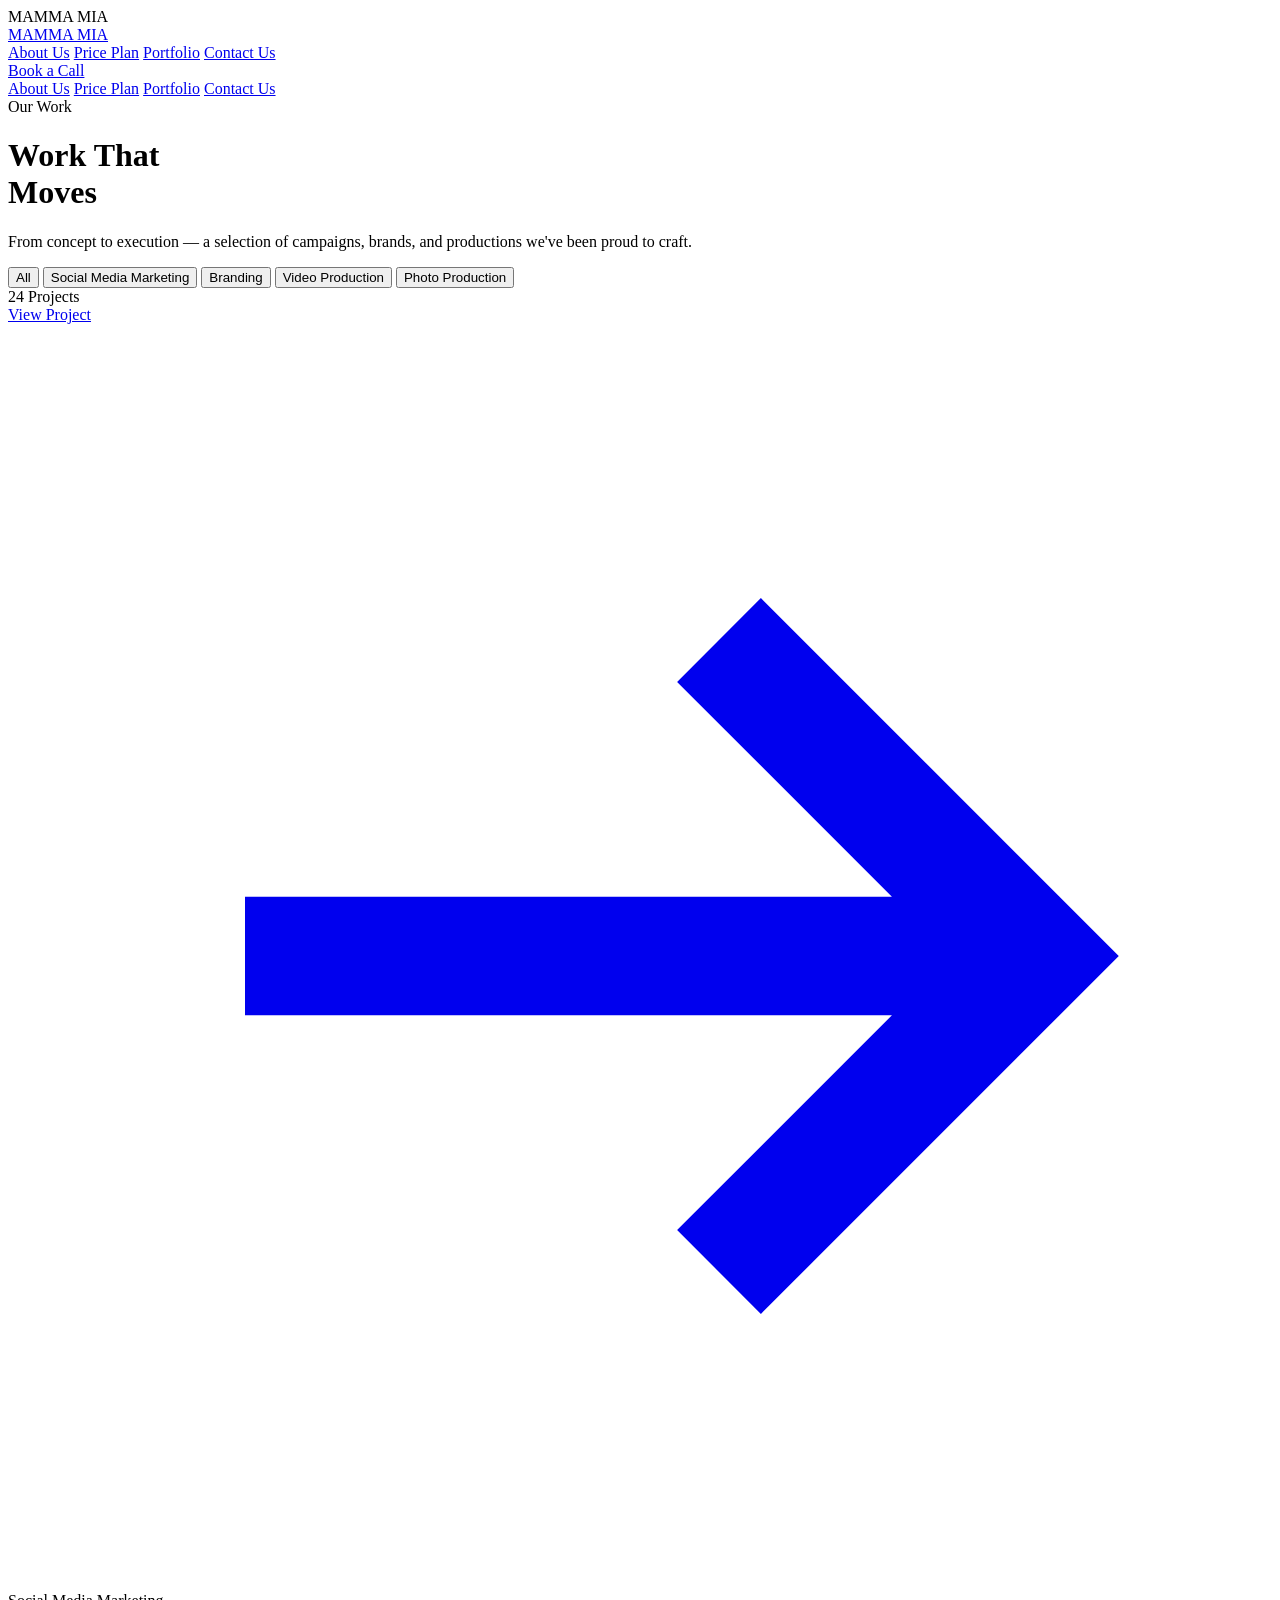
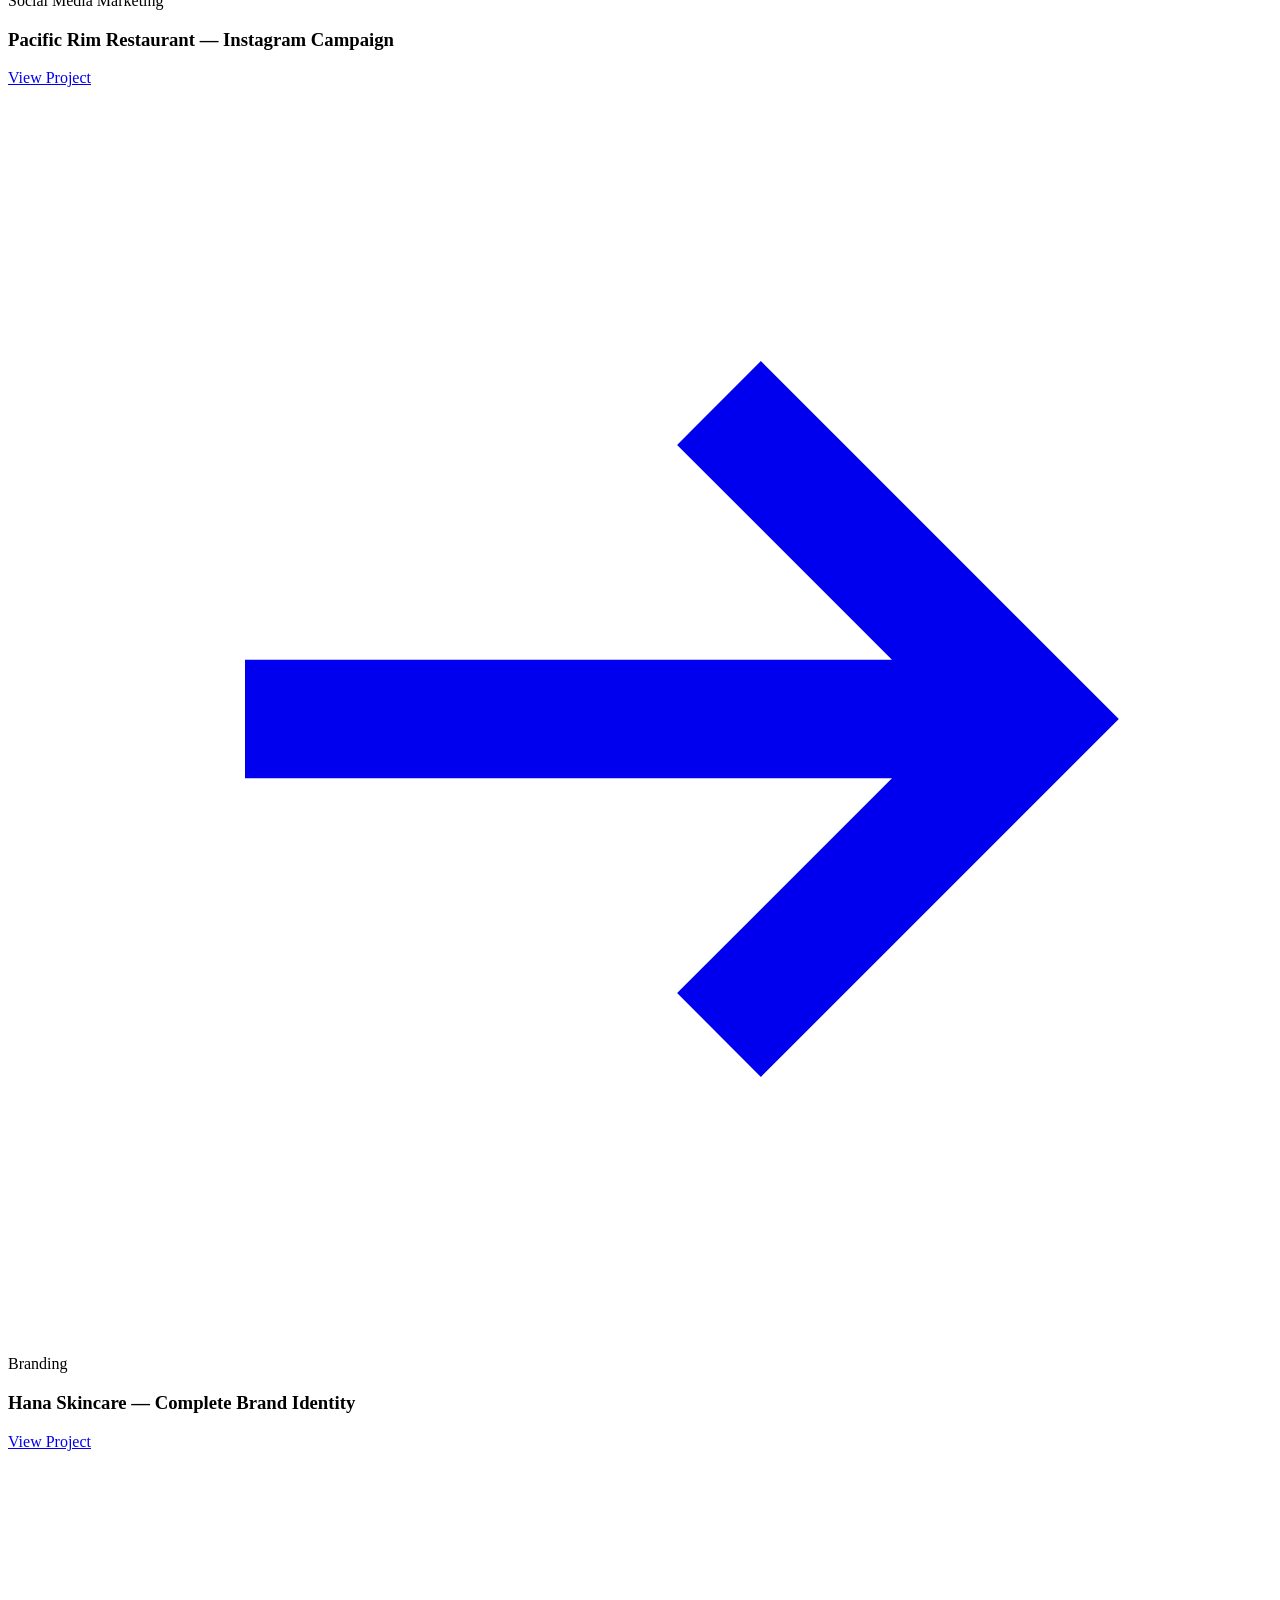
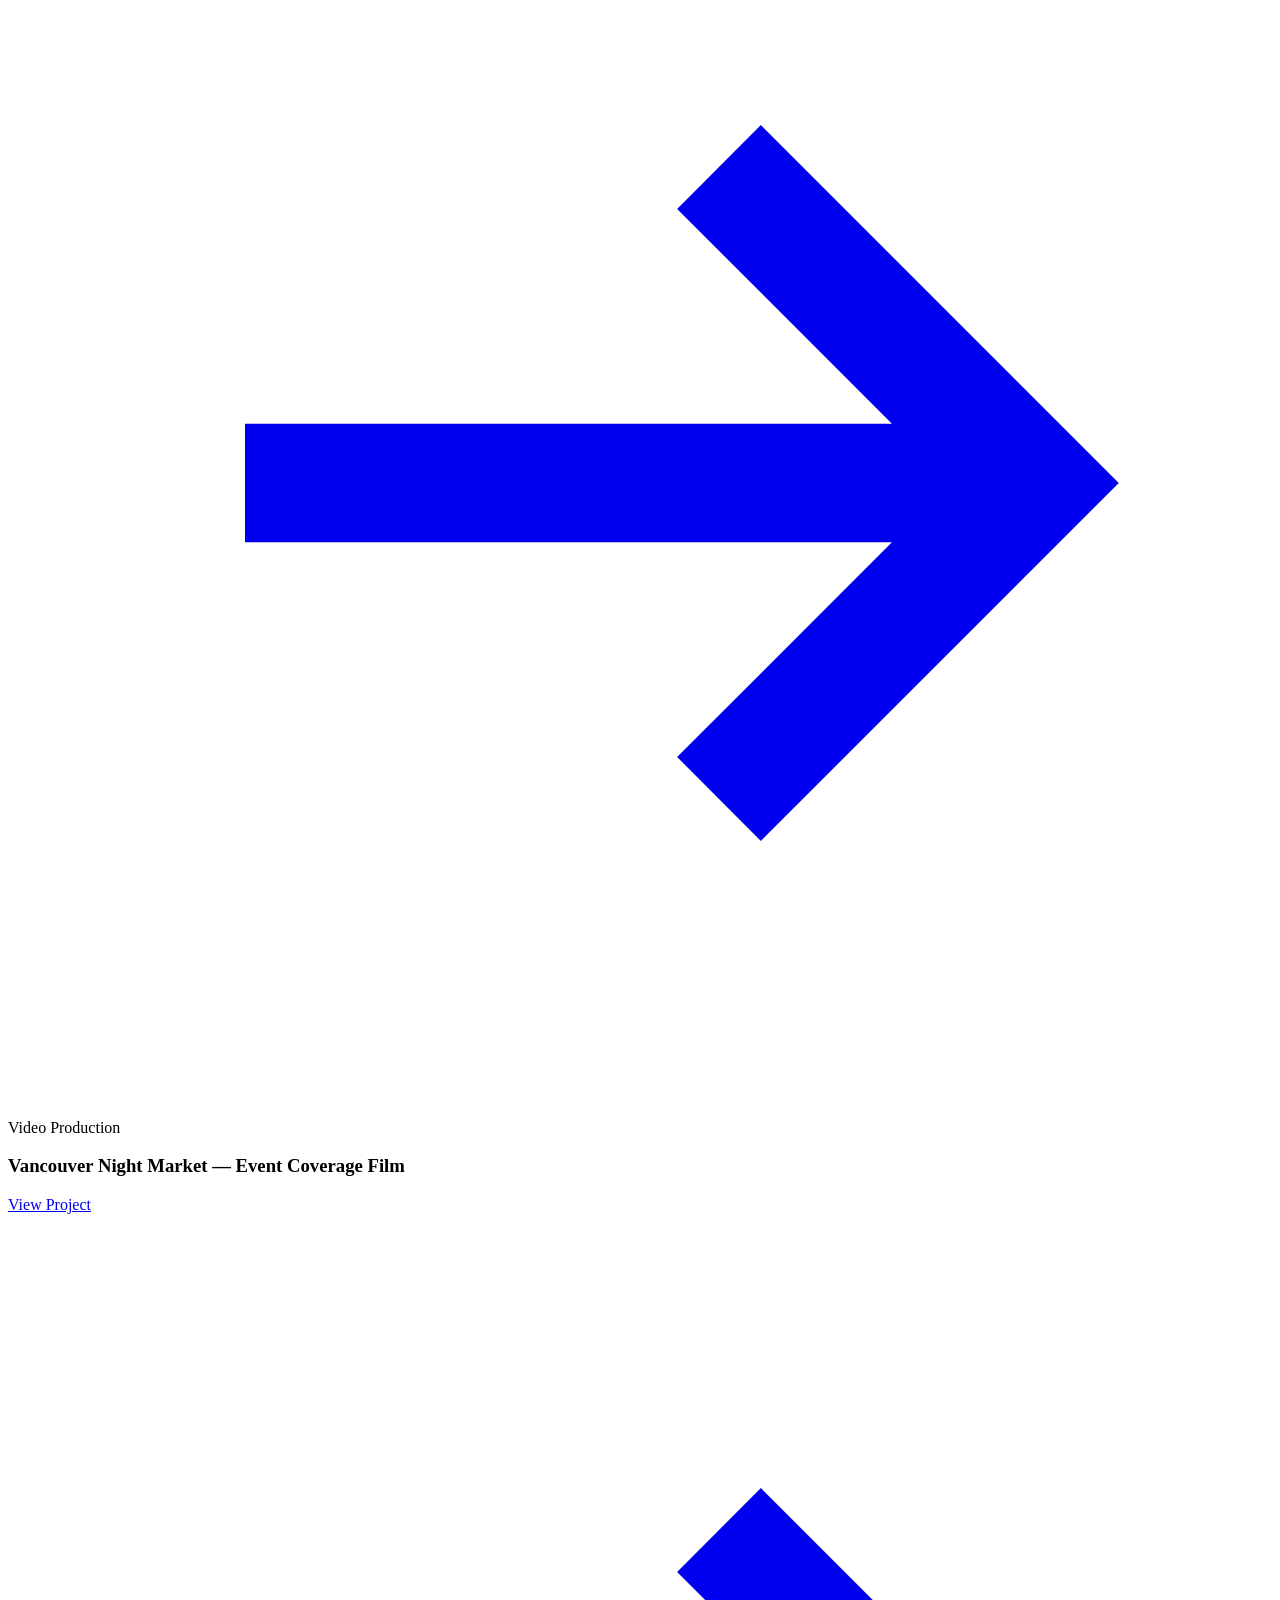
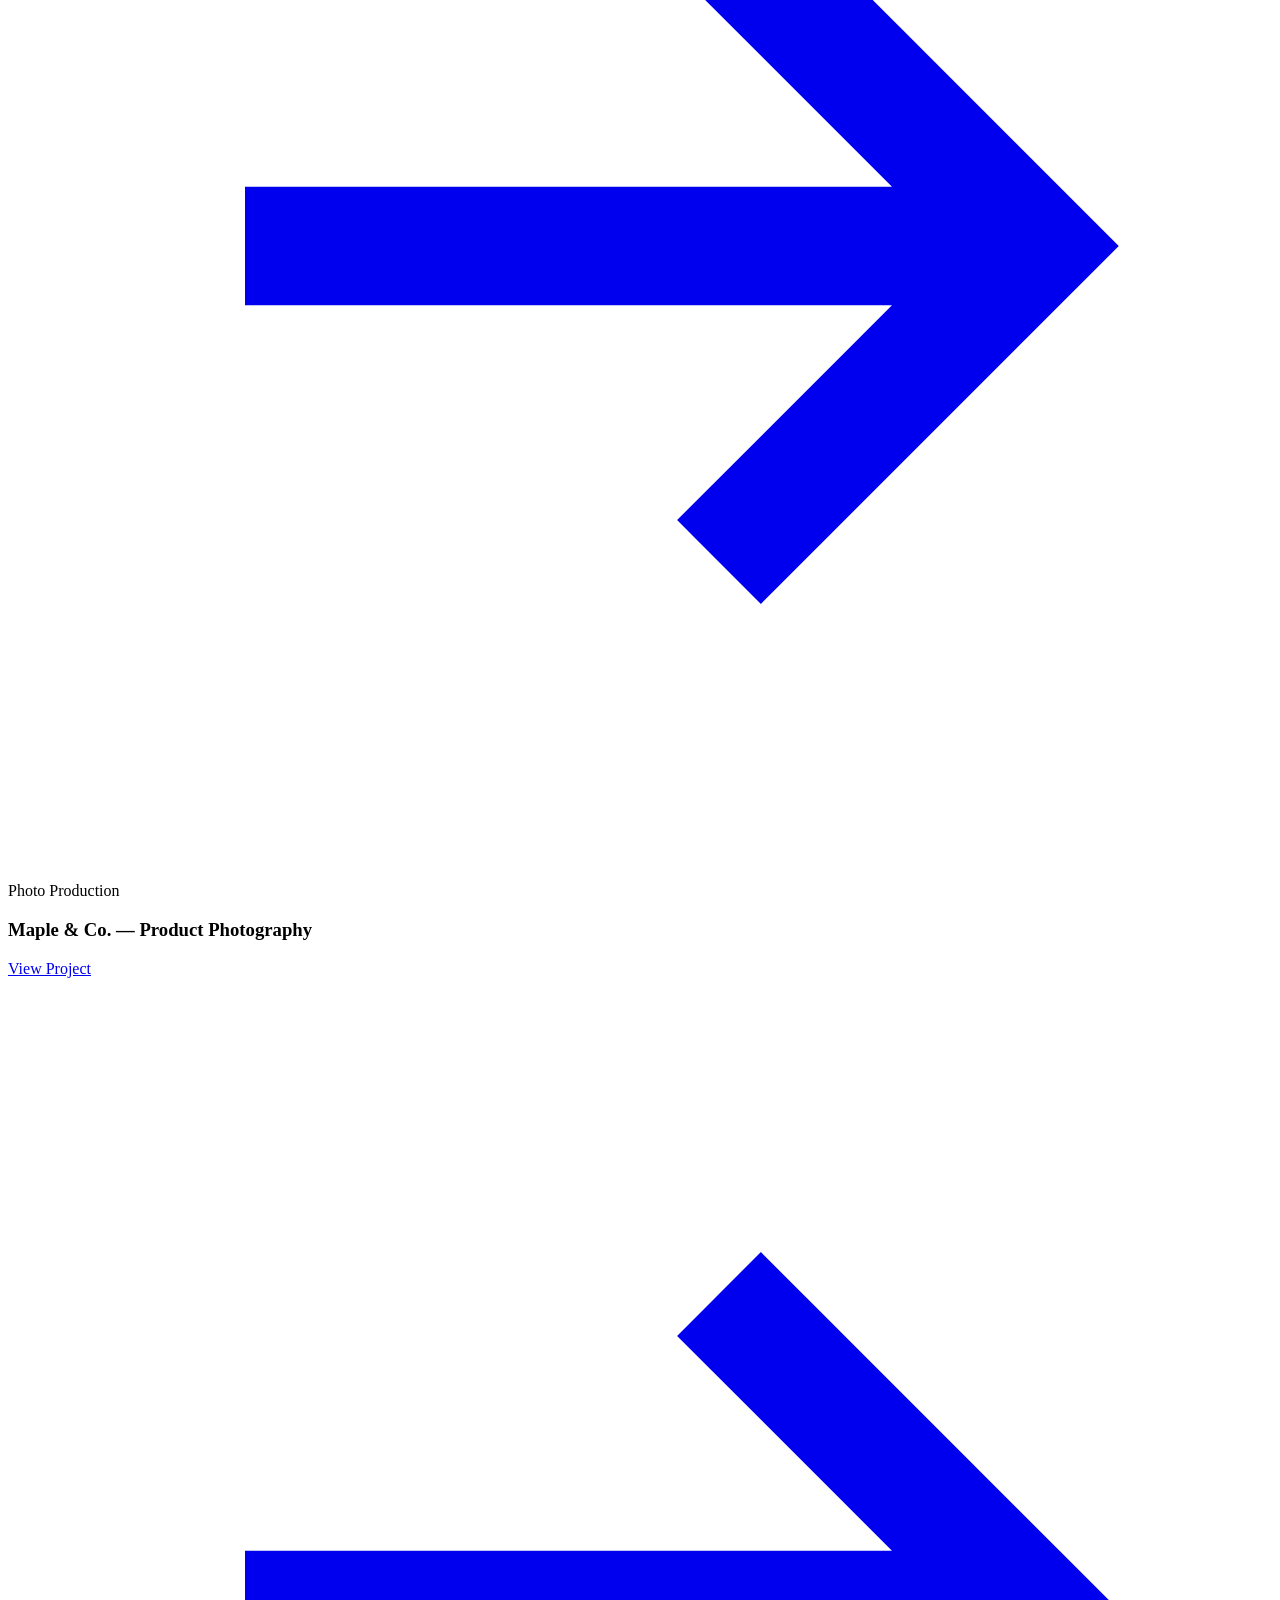
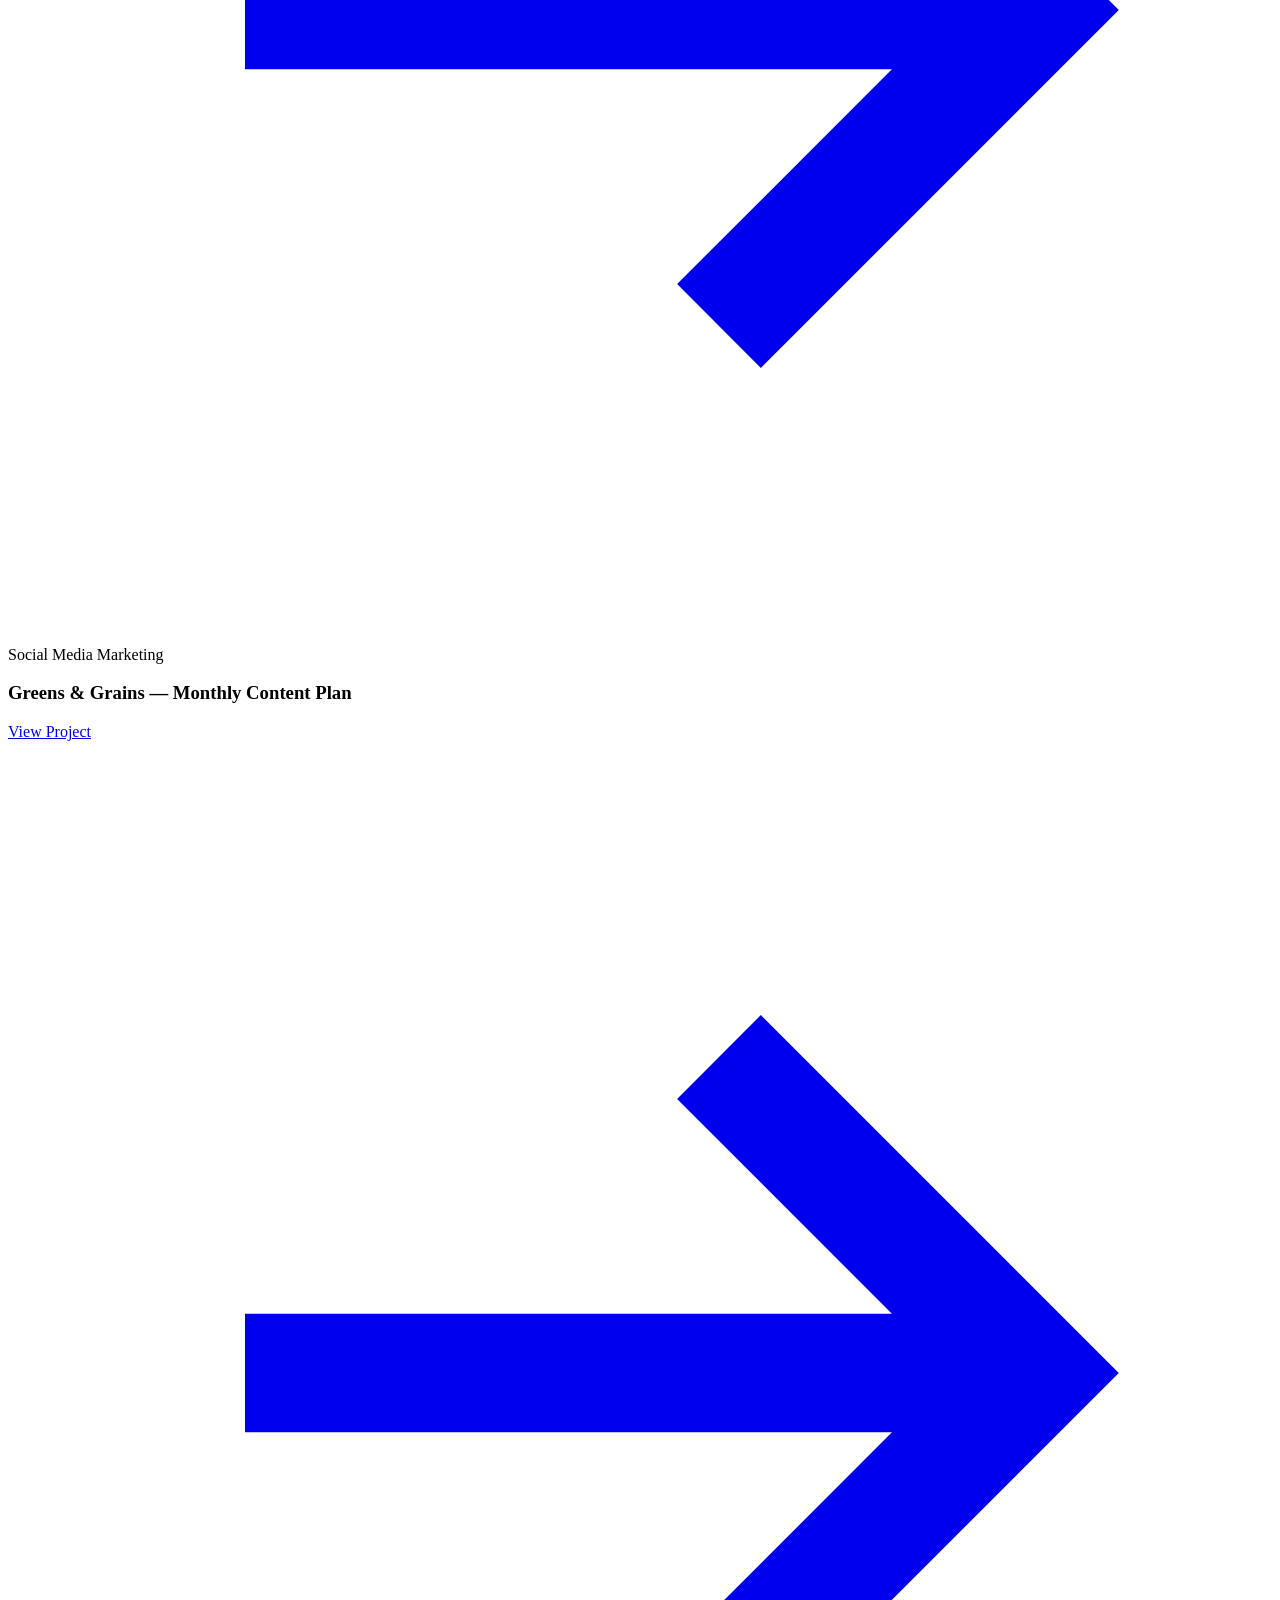
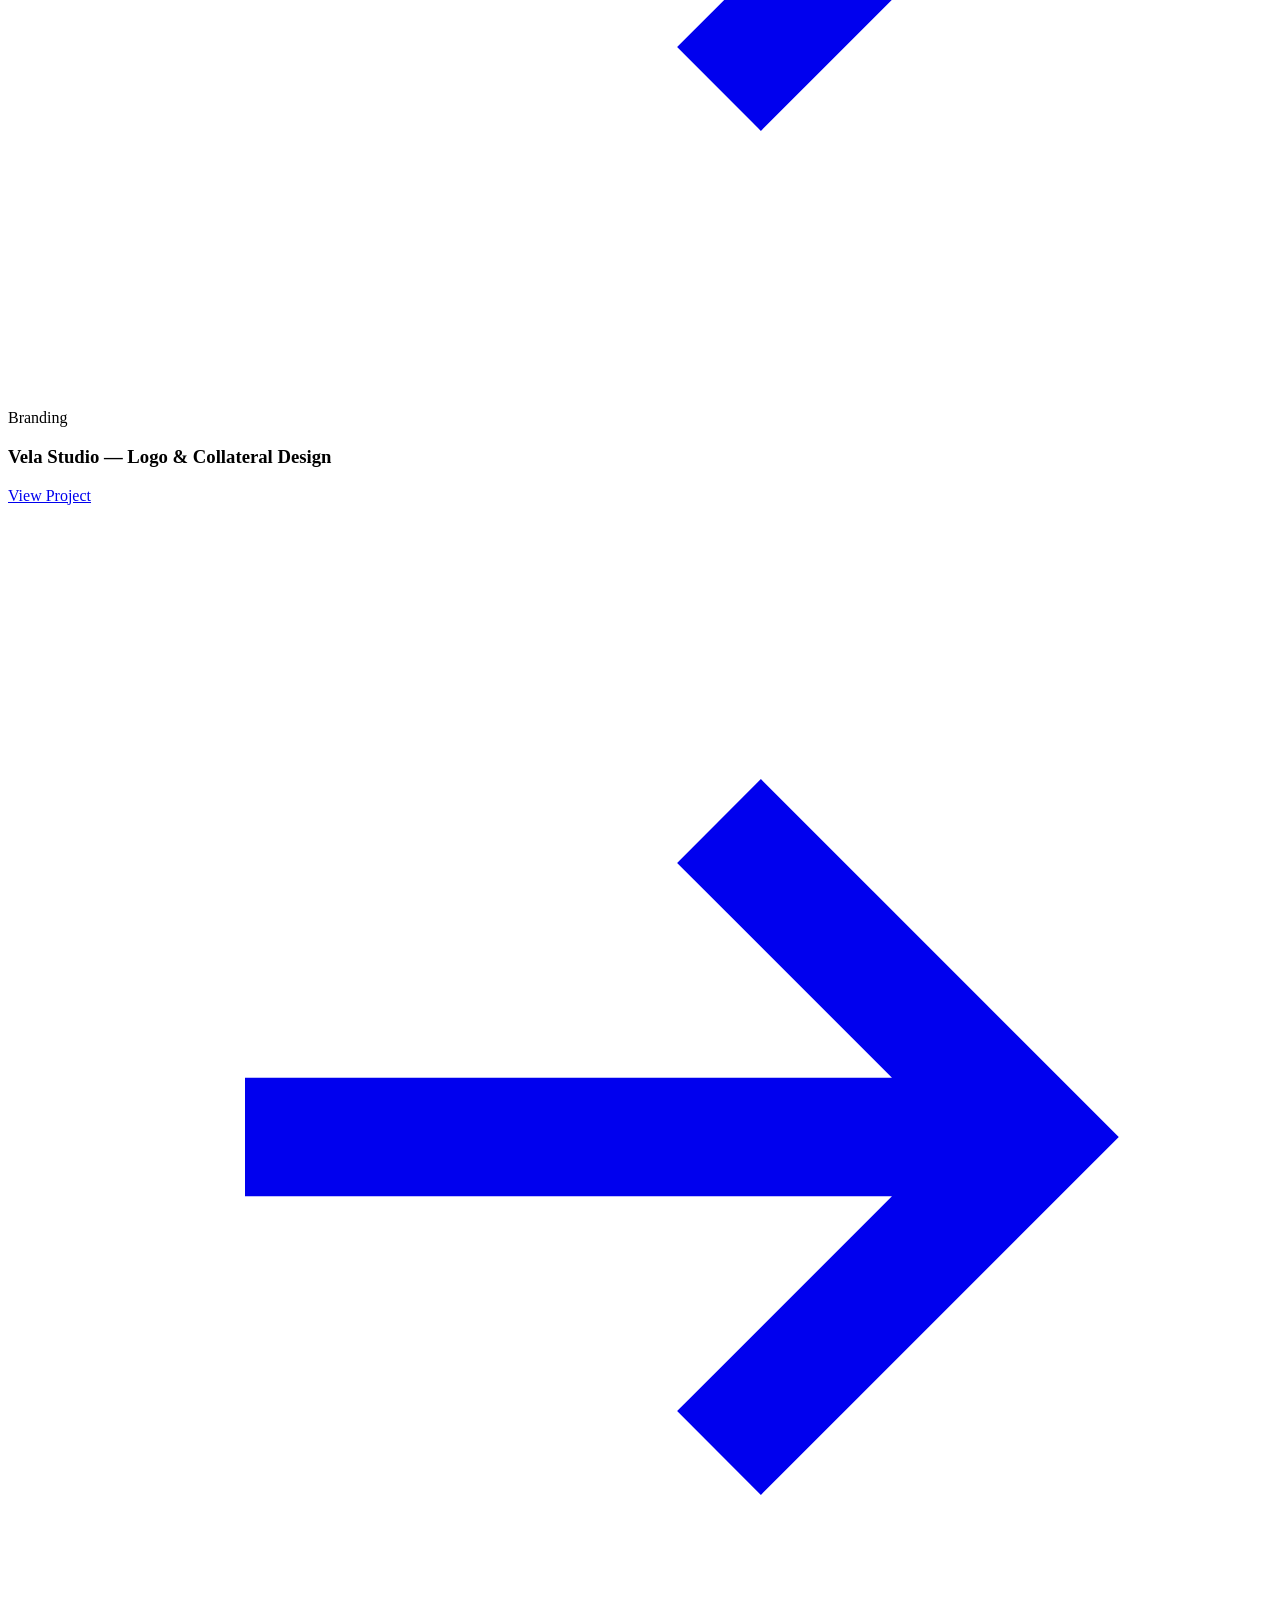
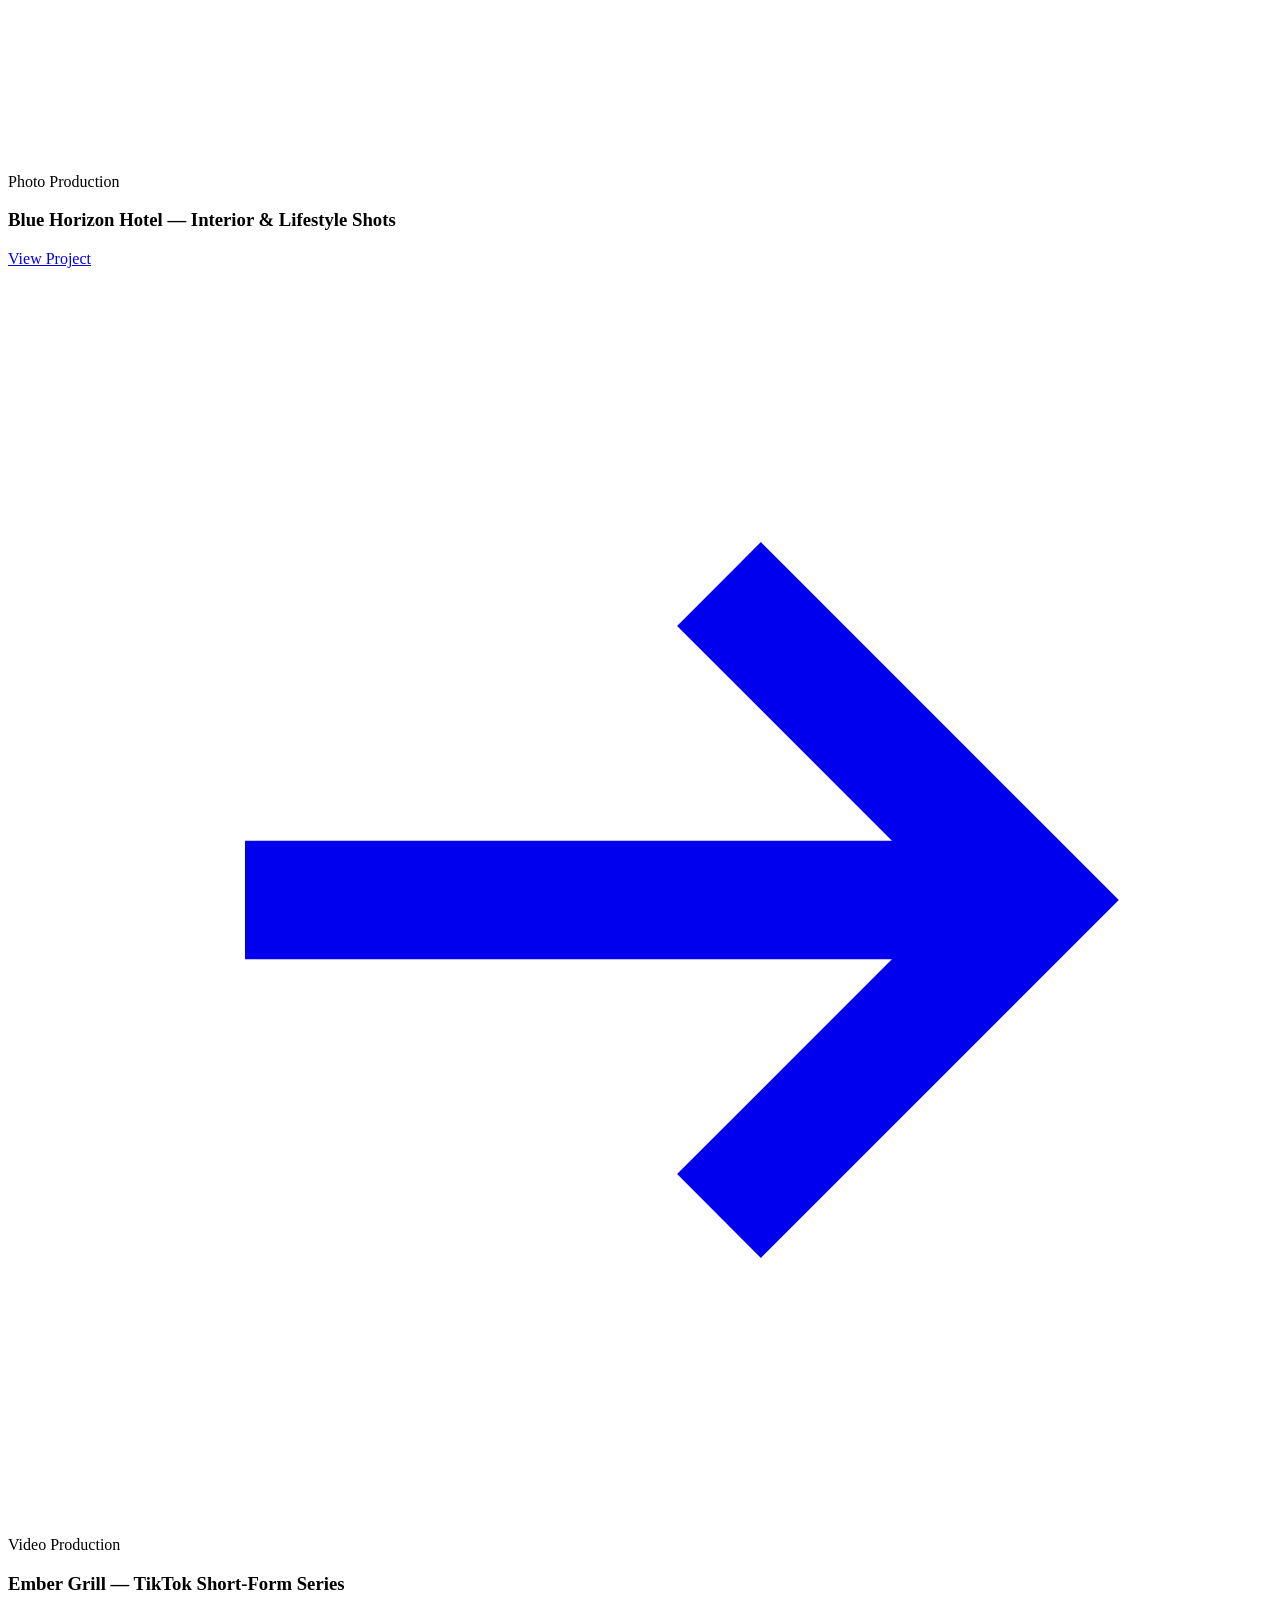
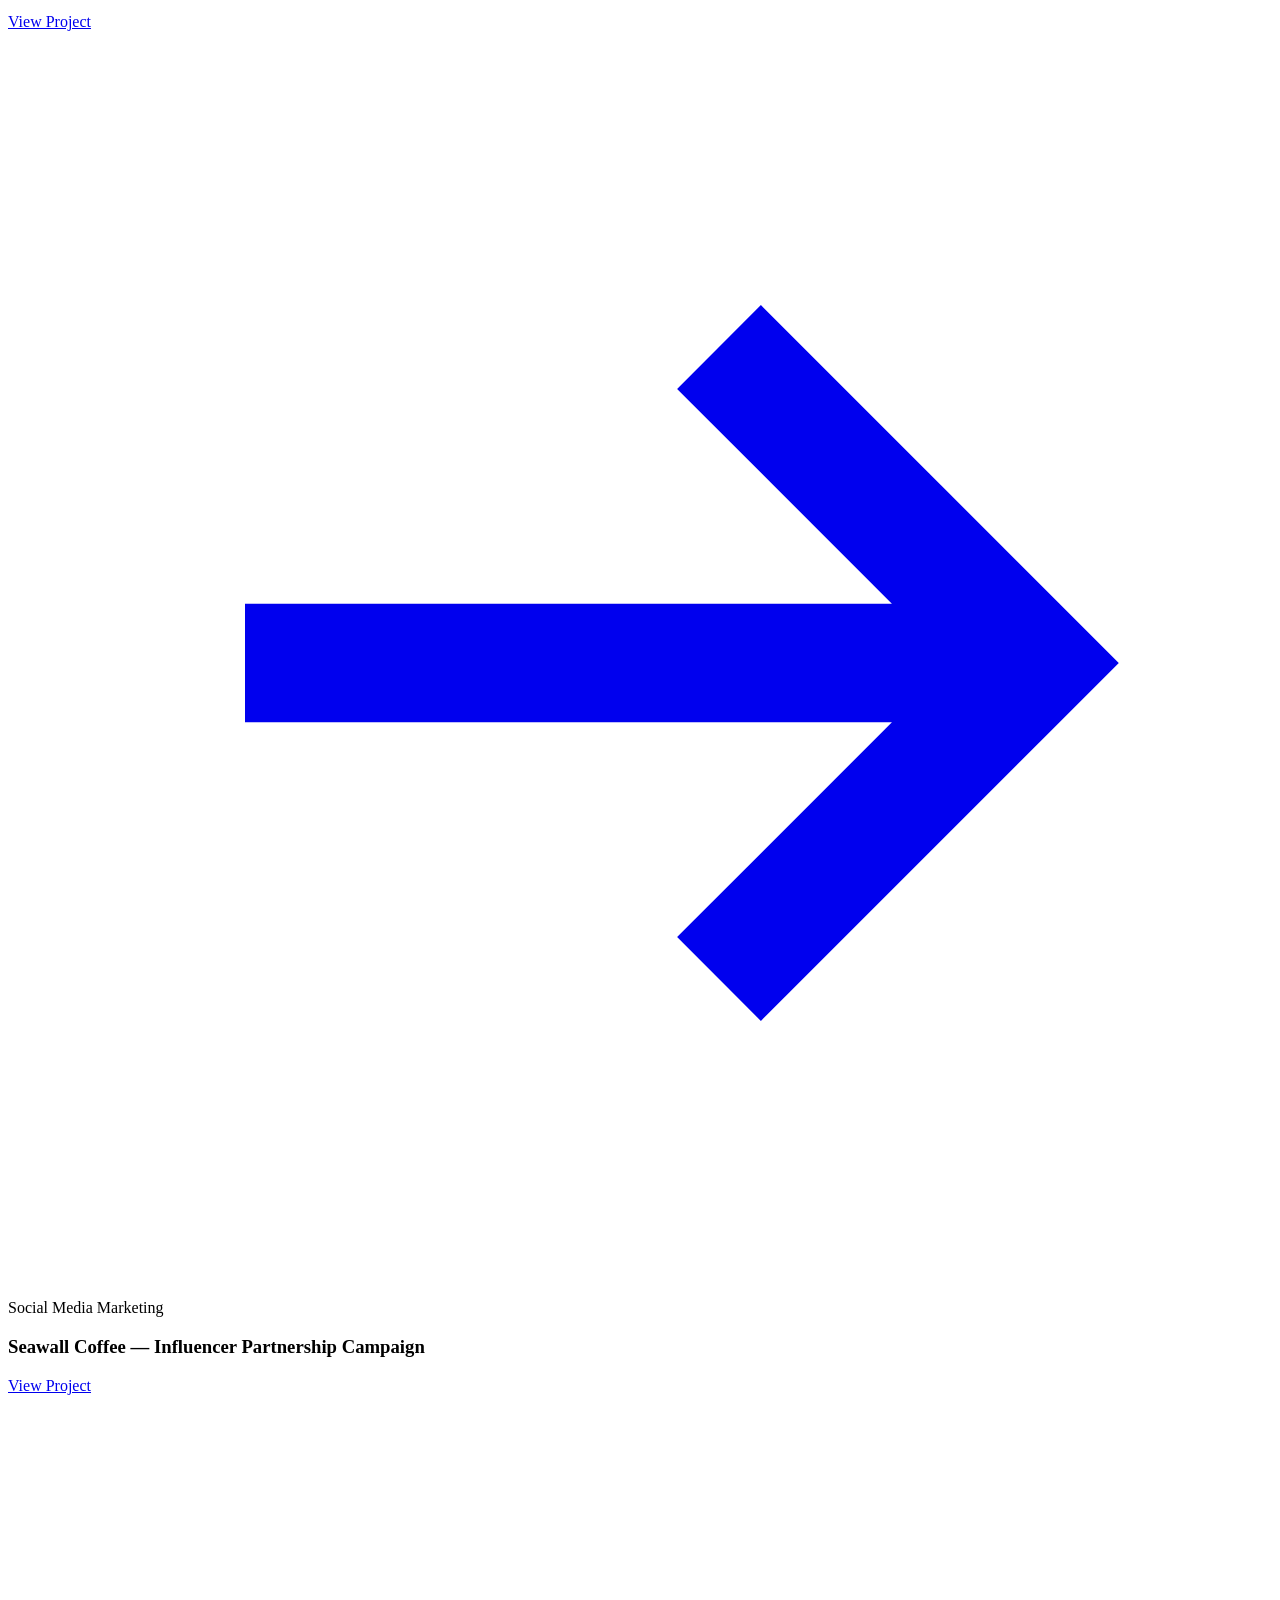
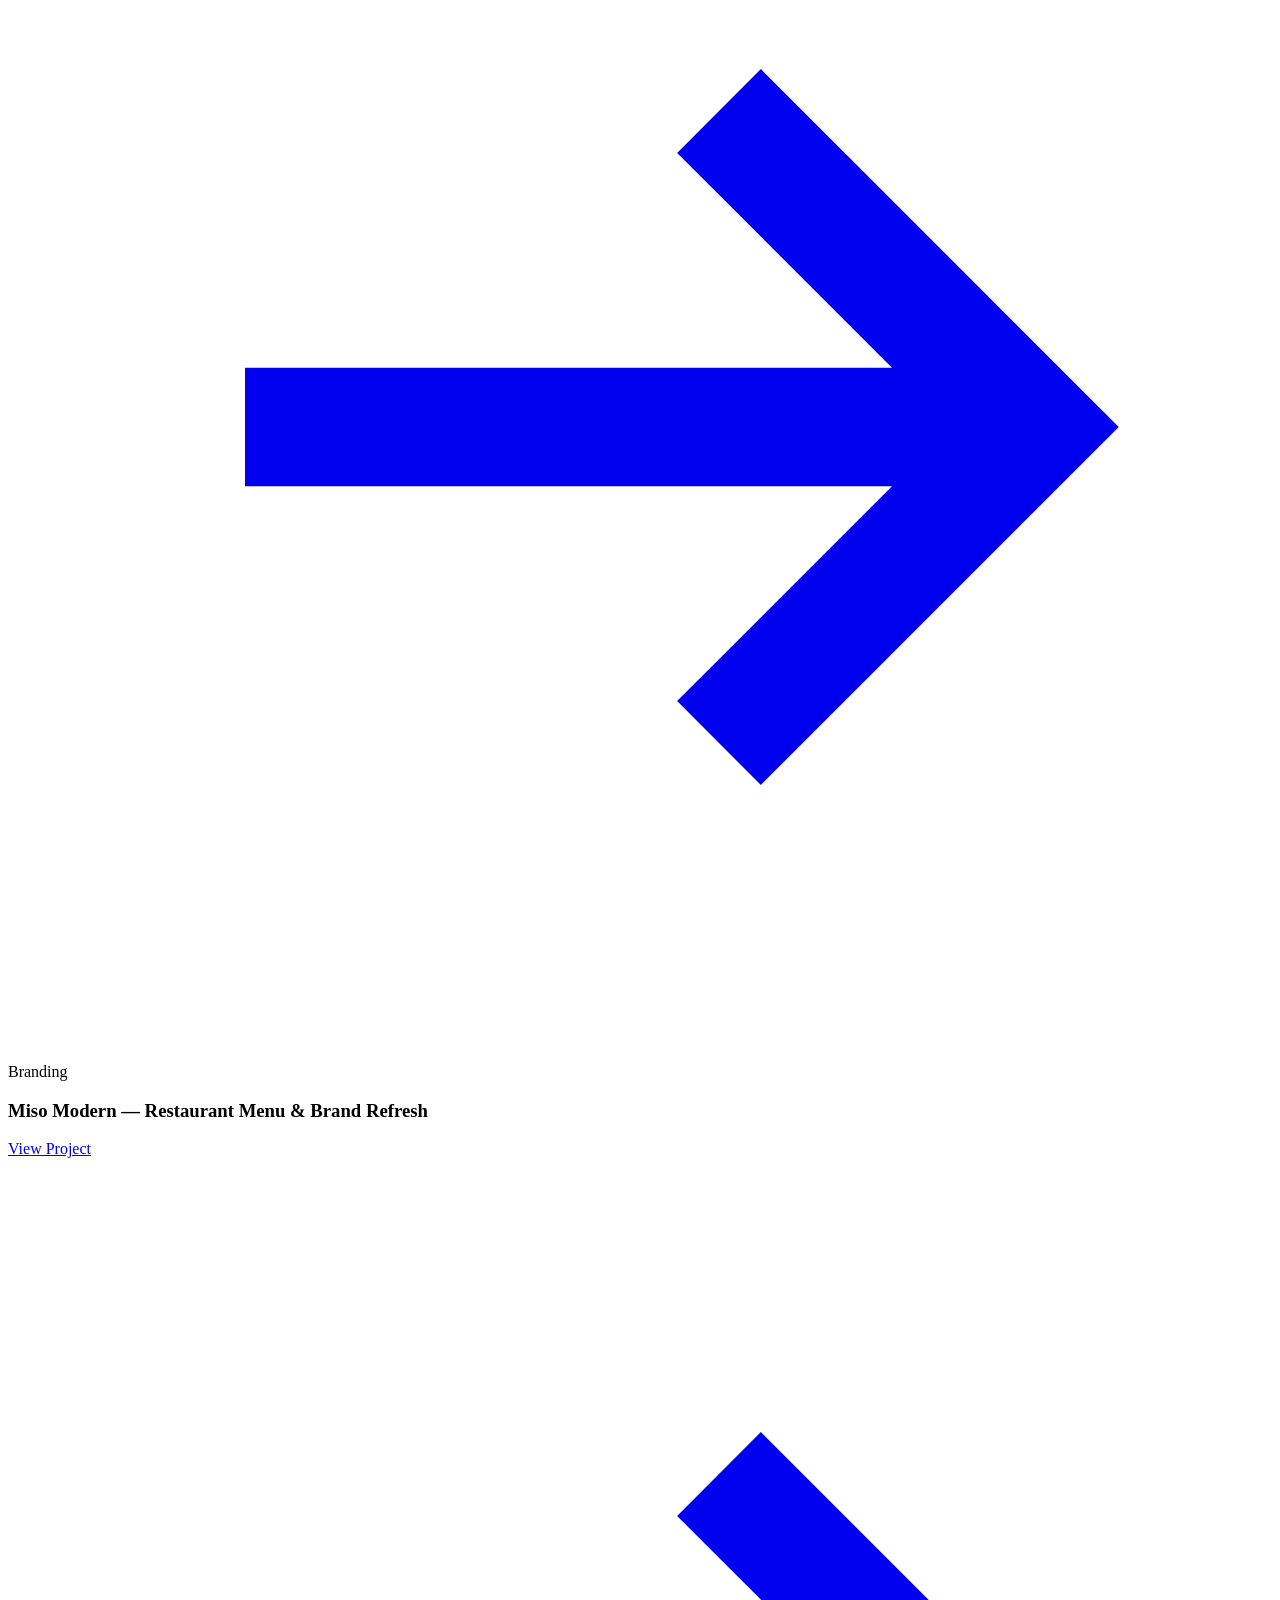
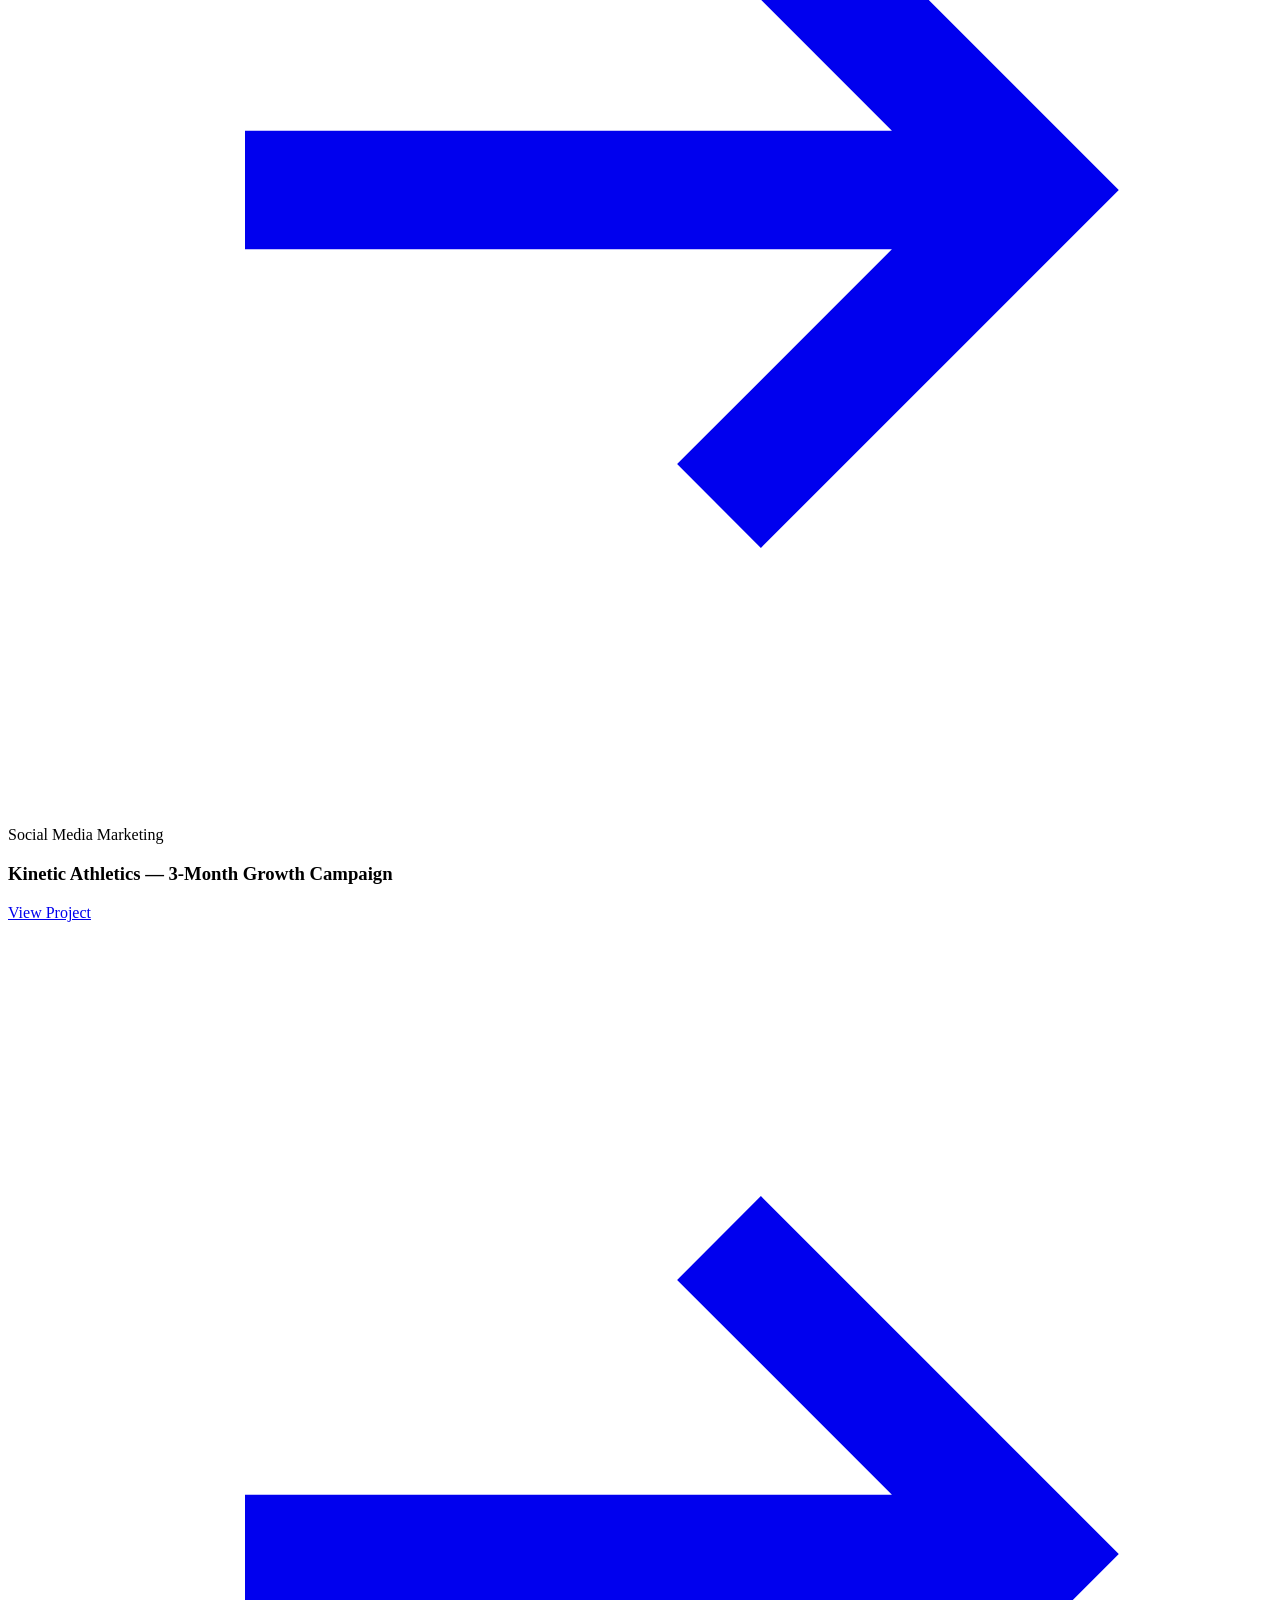
==== portfolio.html @ 8f11d922 "Add files via upload" ====
<!DOCTYPE html>
<html lang="en">
<head>
  <meta charset="UTF-8" />
  <meta name="viewport" content="width=device-width, initial-scale=1.0" />
  <title>Portfolio — MAMMA MIA Marketing Agency</title>
  <meta name="description" content="Explore MAMMA MIA's portfolio of Social Media Marketing, Branding, Video Production, and Photo Production work." />
  <link rel="preconnect" href="https://fonts.googleapis.com" />
  <link rel="preconnect" href="https://fonts.gstatic.com" crossorigin />
  <link href="https://fonts.googleapis.com/css2?family=Bebas+Neue&family=Inter:wght@300;400;500;600;700&display=swap" rel="stylesheet" />
  <link rel="stylesheet" href="css/style.css" />
  <link rel="stylesheet" href="css/portfolio.css" />
</head>
<body>

  <!-- Page Transition Curtain -->
  <div class="page-curtain" id="pageCurtain"></div>

  <!-- Page Loader -->
  <div class="page-loader" id="pageLoader">
    <div class="loader-logo">
      <span style="animation-delay:0.05s">M</span><span style="animation-delay:0.1s">A</span><span style="animation-delay:0.15s">M</span><span style="animation-delay:0.2s">M</span><span style="animation-delay:0.25s">A</span>&nbsp;<span style="animation-delay:0.35s">M</span><span style="animation-delay:0.4s">I</span><span style="animation-delay:0.45s">A</span>
    </div>
  </div>

  <!-- Custom Cursor -->
  <div class="cursor" id="cursor"></div>
  <div class="cursor-ring" id="cursorRing"></div>

  <!-- Progress Bar -->
  <div class="progress-bar" id="progressBar"></div>

  <!-- Navigation -->
  <nav class="nav" id="mainNav">
    <div class="nav__inner">
      <a href="index.html" class="nav__logo">
        <span class="nav__logo-text" style="color:var(--color-black)">MAMMA MIA</span>
      </a>
      <div class="nav__links">
        <a href="index.html" class="nav__link">About Us</a>
        <a href="price-plan.html" class="nav__link">Price Plan</a>
        <a href="portfolio.html" class="nav__link active">Portfolio</a>
        <a href="contact.html" class="nav__link">Contact Us</a>
      </div>
      <a href="contact.html" class="nav__cta btn btn-outline"><span>Book a Call</span></a>
      <div class="nav__hamburger" id="hamburger">
        <span></span><span></span><span></span>
      </div>
    </div>
  </nav>

  <!-- Mobile Menu -->
  <div class="nav__mobile-menu" id="mobileMenu">
    <a href="index.html" class="nav__mobile-link">About Us</a>
    <a href="price-plan.html" class="nav__mobile-link">Price Plan</a>
    <a href="portfolio.html" class="nav__mobile-link">Portfolio</a>
    <a href="contact.html" class="nav__mobile-link">Contact Us</a>
  </div>

  <!-- ======== PAGE HERO ======== -->
  <header class="page-hero port-hero">
    <div class="container">
      <div class="page-hero__eyebrow reveal">
        <span class="t-label">Our Work</span>
      </div>
      <h1 class="page-hero__title t-display reveal reveal-delay-1">
        Work That<br /><span style="color:var(--color-accent)">Moves</span>
      </h1>
      <p class="page-hero__sub t-body reveal reveal-delay-2">
        From concept to execution — a selection of campaigns, brands, and productions we've been proud to craft.
      </p>
    </div>
  </header>

  <!-- ======== FILTER BAR ======== -->
  <div class="filter-bar" id="filterBar">
    <div class="container">
      <div class="filter-bar__inner">
        <button class="filter-btn active" data-filter="all">All</button>
        <button class="filter-btn" data-filter="social">Social Media Marketing</button>
        <button class="filter-btn" data-filter="branding">Branding</button>
        <button class="filter-btn" data-filter="video">Video Production</button>
        <button class="filter-btn" data-filter="photo">Photo Production</button>
      </div>
      <div class="filter-bar__count">
        <span id="portfolioCount">24</span> <span class="t-label">Projects</span>
      </div>
    </div>
  </div>

  <!-- ======== PORTFOLIO GRID ======== -->
  <main class="section portfolio-section">
    <div class="container">
      <div class="portfolio-grid" id="portfolioGrid">

        <!-- Social Media Marketing items -->
        <article class="port-card" data-category="social">
          <div class="port-card__thumb">
            <div class="port-card__img" style="background: linear-gradient(135deg, #0d1b4b 0%, #2a3bff 100%)">
              <div class="port-card__pattern port-card__pattern--1"></div>
            </div>
            <div class="port-card__overlay">
              <a href="#" class="port-card__view btn-arrow">View Project <svg xmlns="http://www.w3.org/2000/svg" viewBox="0 0 16 16" fill="none" stroke="currentColor" stroke-width="1.5"><path d="M3 8h10M9 4l4 4-4 4"/></svg></a>
            </div>
          </div>
          <div class="port-card__info">
            <span class="port-card__cat tag tag--accent">Social Media Marketing</span>
            <h3 class="port-card__title">Pacific Rim Restaurant — Instagram Campaign</h3>
          </div>
        </article>

        <article class="port-card" data-category="branding">
          <div class="port-card__thumb">
            <div class="port-card__img" style="background: linear-gradient(135deg, #1a1a1a 0%, #3a3a3a 100%)">
              <div class="port-card__pattern port-card__pattern--2"></div>
            </div>
            <div class="port-card__overlay">
              <a href="#" class="port-card__view btn-arrow">View Project <svg xmlns="http://www.w3.org/2000/svg" viewBox="0 0 16 16" fill="none" stroke="currentColor" stroke-width="1.5"><path d="M3 8h10M9 4l4 4-4 4"/></svg></a>
            </div>
          </div>
          <div class="port-card__info">
            <span class="port-card__cat tag tag--accent">Branding</span>
            <h3 class="port-card__title">Hana Skincare — Complete Brand Identity</h3>
          </div>
        </article>

        <article class="port-card port-card--wide" data-category="video">
          <div class="port-card__thumb">
            <div class="port-card__img" style="background: linear-gradient(135deg, #0a0a0a 0%, #1a2bcc 100%)">
              <div class="port-card__pattern port-card__pattern--3"></div>
            </div>
            <div class="port-card__overlay">
              <a href="#" class="port-card__view btn-arrow">View Project <svg xmlns="http://www.w3.org/2000/svg" viewBox="0 0 16 16" fill="none" stroke="currentColor" stroke-width="1.5"><path d="M3 8h10M9 4l4 4-4 4"/></svg></a>
            </div>
          </div>
          <div class="port-card__info">
            <span class="port-card__cat tag tag--accent">Video Production</span>
            <h3 class="port-card__title">Vancouver Night Market — Event Coverage Film</h3>
          </div>
        </article>

        <article class="port-card" data-category="photo">
          <div class="port-card__thumb">
            <div class="port-card__img" style="background: linear-gradient(135deg, #2d1b00 0%, #7a4a10 100%)">
              <div class="port-card__pattern port-card__pattern--4"></div>
            </div>
            <div class="port-card__overlay">
              <a href="#" class="port-card__view btn-arrow">View Project <svg xmlns="http://www.w3.org/2000/svg" viewBox="0 0 16 16" fill="none" stroke="currentColor" stroke-width="1.5"><path d="M3 8h10M9 4l4 4-4 4"/></svg></a>
            </div>
          </div>
          <div class="port-card__info">
            <span class="port-card__cat tag tag--accent">Photo Production</span>
            <h3 class="port-card__title">Maple & Co. — Product Photography</h3>
          </div>
        </article>

        <article class="port-card" data-category="social">
          <div class="port-card__thumb">
            <div class="port-card__img" style="background: linear-gradient(135deg, #001a0d 0%, #006633 100%)">
              <div class="port-card__pattern port-card__pattern--1"></div>
            </div>
            <div class="port-card__overlay">
              <a href="#" class="port-card__view btn-arrow">View Project <svg xmlns="http://www.w3.org/2000/svg" viewBox="0 0 16 16" fill="none" stroke="currentColor" stroke-width="1.5"><path d="M3 8h10M9 4l4 4-4 4"/></svg></a>
            </div>
          </div>
          <div class="port-card__info">
            <span class="port-card__cat tag tag--accent">Social Media Marketing</span>
            <h3 class="port-card__title">Greens & Grains — Monthly Content Plan</h3>
          </div>
        </article>

        <article class="port-card" data-category="branding">
          <div class="port-card__thumb">
            <div class="port-card__img" style="background: linear-gradient(135deg, #2a0020 0%, #8b0050 100%)">
              <div class="port-card__pattern port-card__pattern--2"></div>
            </div>
            <div class="port-card__overlay">
              <a href="#" class="port-card__view btn-arrow">View Project <svg xmlns="http://www.w3.org/2000/svg" viewBox="0 0 16 16" fill="none" stroke="currentColor" stroke-width="1.5"><path d="M3 8h10M9 4l4 4-4 4"/></svg></a>
            </div>
          </div>
          <div class="port-card__info">
            <span class="port-card__cat tag tag--accent">Branding</span>
            <h3 class="port-card__title">Vela Studio — Logo & Collateral Design</h3>
          </div>
        </article>

        <article class="port-card port-card--tall" data-category="photo">
          <div class="port-card__thumb">
            <div class="port-card__img" style="background: linear-gradient(135deg, #0d0d2b 0%, #3b3baa 100%)">
              <div class="port-card__pattern port-card__pattern--3"></div>
            </div>
            <div class="port-card__overlay">
              <a href="#" class="port-card__view btn-arrow">View Project <svg xmlns="http://www.w3.org/2000/svg" viewBox="0 0 16 16" fill="none" stroke="currentColor" stroke-width="1.5"><path d="M3 8h10M9 4l4 4-4 4"/></svg></a>
            </div>
          </div>
          <div class="port-card__info">
            <span class="port-card__cat tag tag--accent">Photo Production</span>
            <h3 class="port-card__title">Blue Horizon Hotel — Interior & Lifestyle Shots</h3>
          </div>
        </article>

        <article class="port-card" data-category="video">
          <div class="port-card__thumb">
            <div class="port-card__img" style="background: linear-gradient(135deg, #1a0a00 0%, #cc4400 100%)">
              <div class="port-card__pattern port-card__pattern--4"></div>
            </div>
            <div class="port-card__overlay">
              <a href="#" class="port-card__view btn-arrow">View Project <svg xmlns="http://www.w3.org/2000/svg" viewBox="0 0 16 16" fill="none" stroke="currentColor" stroke-width="1.5"><path d="M3 8h10M9 4l4 4-4 4"/></svg></a>
            </div>
          </div>
          <div class="port-card__info">
            <span class="port-card__cat tag tag--accent">Video Production</span>
            <h3 class="port-card__title">Ember Grill — TikTok Short-Form Series</h3>
          </div>
        </article>

        <article class="port-card" data-category="social">
          <div class="port-card__thumb">
            <div class="port-card__img" style="background: linear-gradient(135deg, #00141a 0%, #004d66 100%)">
              <div class="port-card__pattern port-card__pattern--1"></div>
            </div>
            <div class="port-card__overlay">
              <a href="#" class="port-card__view btn-arrow">View Project <svg xmlns="http://www.w3.org/2000/svg" viewBox="0 0 16 16" fill="none" stroke="currentColor" stroke-width="1.5"><path d="M3 8h10M9 4l4 4-4 4"/></svg></a>
            </div>
          </div>
          <div class="port-card__info">
            <span class="port-card__cat tag tag--accent">Social Media Marketing</span>
            <h3 class="port-card__title">Seawall Coffee — Influencer Partnership Campaign</h3>
          </div>
        </article>

        <article class="port-card" data-category="branding">
          <div class="port-card__thumb">
            <div class="port-card__img" style="background: linear-gradient(135deg, #1a1400 0%, #665500 100%)">
              <div class="port-card__pattern port-card__pattern--2"></div>
            </div>
            <div class="port-card__overlay">
              <a href="#" class="port-card__view btn-arrow">View Project <svg xmlns="http://www.w3.org/2000/svg" viewBox="0 0 16 16" fill="none" stroke="currentColor" stroke-width="1.5"><path d="M3 8h10M9 4l4 4-4 4"/></svg></a>
            </div>
          </div>
          <div class="port-card__info">
            <span class="port-card__cat tag tag--accent">Branding</span>
            <h3 class="port-card__title">Miso Modern — Restaurant Menu & Brand Refresh</h3>
          </div>
        </article>

        <article class="port-card port-card--wide" data-category="social">
          <div class="port-card__thumb">
            <div class="port-card__img" style="background: linear-gradient(135deg, #0d1b4b 0%, #4a1b8b 100%)">
              <div class="port-card__pattern port-card__pattern--3"></div>
            </div>
            <div class="port-card__overlay">
              <a href="#" class="port-card__view btn-arrow">View Project <svg xmlns="http://www.w3.org/2000/svg" viewBox="0 0 16 16" fill="none" stroke="currentColor" stroke-width="1.5"><path d="M3 8h10M9 4l4 4-4 4"/></svg></a>
            </div>
          </div>
          <div class="port-card__info">
            <span class="port-card__cat tag tag--accent">Social Media Marketing</span>
            <h3 class="port-card__title">Kinetic Athletics — 3-Month Growth Campaign</h3>
          </div>
        </article>

        <article class="port-card" data-category="video">
          <div class="port-card__thumb">
            <div class="port-card__img" style="background: linear-gradient(135deg, #001a08 0%, #2a8b40 100%)">
              <div class="port-card__pattern port-card__pattern--4"></div>
            </div>
            <div class="port-card__overlay">
              <a href="#" class="port-card__view btn-arrow">View Project <svg xmlns="http://www.w3.org/2000/svg" viewBox="0 0 16 16" fill="none" stroke="currentColor" stroke-width="1.5"><path d="M3 8h10M9 4l4 4-4 4"/></svg></a>
            </div>
          </div>
          <div class="port-card__info">
            <span class="port-card__cat tag tag--accent">Video Production</span>
            <h3 class="port-card__title">Summit Outdoor Co. — Brand Film</h3>
          </div>
        </article>

        <article class="port-card" data-category="photo">
          <div class="port-card__thumb">
            <div class="port-card__img" style="background: linear-gradient(135deg, #1a0f00 0%, #8b5e00 100%)">
              <div class="port-card__pattern port-card__pattern--1"></div>
            </div>
            <div class="port-card__overlay">
              <a href="#" class="port-card__view btn-arrow">View Project <svg xmlns="http://www.w3.org/2000/svg" viewBox="0 0 16 16" fill="none" stroke="currentColor" stroke-width="1.5"><path d="M3 8h10M9 4l4 4-4 4"/></svg></a>
            </div>
          </div>
          <div class="port-card__info">
            <span class="port-card__cat tag tag--accent">Photo Production</span>
            <h3 class="port-card__title">Artisan Bake House — Food Photography</h3>
          </div>
        </article>

        <article class="port-card" data-category="branding">
          <div class="port-card__thumb">
            <div class="port-card__img" style="background: linear-gradient(135deg, #0a001a 0%, #5500aa 100%)">
              <div class="port-card__pattern port-card__pattern--2"></div>
            </div>
            <div class="port-card__overlay">
              <a href="#" class="port-card__view btn-arrow">View Project <svg xmlns="http://www.w3.org/2000/svg" viewBox="0 0 16 16" fill="none" stroke="currentColor" stroke-width="1.5"><path d="M3 8h10M9 4l4 4-4 4"/></svg></a>
            </div>
          </div>
          <div class="port-card__info">
            <span class="port-card__cat tag tag--accent">Branding</span>
            <h3 class="port-card__title">NovaTech Startup — Full Brand Launch Package</h3>
          </div>
        </article>

        <article class="port-card" data-category="video">
          <div class="port-card__thumb">
            <div class="port-card__img" style="background: linear-gradient(135deg, #001414 0%, #005555 100%)">
              <div class="port-card__pattern port-card__pattern--3"></div>
            </div>
            <div class="port-card__overlay">
              <a href="#" class="port-card__view btn-arrow">View Project <svg xmlns="http://www.w3.org/2000/svg" viewBox="0 0 16 16" fill="none" stroke="currentColor" stroke-width="1.5"><path d="M3 8h10M9 4l4 4-4 4"/></svg></a>
            </div>
          </div>
          <div class="port-card__info">
            <span class="port-card__cat tag tag--accent">Video Production</span>
            <h3 class="port-card__title">Anchor Bay Fitness — Reels Content Series</h3>
          </div>
        </article>

        <article class="port-card" data-category="photo">
          <div class="port-card__thumb">
            <div class="port-card__img" style="background: linear-gradient(135deg, #1a000a 0%, #880022 100%)">
              <div class="port-card__pattern port-card__pattern--4"></div>
            </div>
            <div class="port-card__overlay">
              <a href="#" class="port-card__view btn-arrow">View Project <svg xmlns="http://www.w3.org/2000/svg" viewBox="0 0 16 16" fill="none" stroke="currentColor" stroke-width="1.5"><path d="M3 8h10M9 4l4 4-4 4"/></svg></a>
            </div>
          </div>
          <div class="port-card__info">
            <span class="port-card__cat tag tag--accent">Photo Production</span>
            <h3 class="port-card__title">Crimson Apparel — Lookbook Shoot</h3>
          </div>
        </article>

        <article class="port-card" data-category="social">
          <div class="port-card__thumb">
            <div class="port-card__img" style="background: linear-gradient(135deg, #001a1a 0%, #008888 100%)">
              <div class="port-card__pattern port-card__pattern--1"></div>
            </div>
            <div class="port-card__overlay">
              <a href="#" class="port-card__view btn-arrow">View Project <svg xmlns="http://www.w3.org/2000/svg" viewBox="0 0 16 16" fill="none" stroke="currentColor" stroke-width="1.5"><path d="M3 8h10M9 4l4 4-4 4"/></svg></a>
            </div>
          </div>
          <div class="port-card__info">
            <span class="port-card__cat tag tag--accent">Social Media Marketing</span>
            <h3 class="port-card__title">Tidal Yoga — Community Growth Strategy</h3>
          </div>
        </article>

        <article class="port-card" data-category="branding">
          <div class="port-card__thumb">
            <div class="port-card__img" style="background: linear-gradient(135deg, #0a0a00 0%, #555500 100%)">
              <div class="port-card__pattern port-card__pattern--2"></div>
            </div>
            <div class="port-card__overlay">
              <a href="#" class="port-card__view btn-arrow">View Project <svg xmlns="http://www.w3.org/2000/svg" viewBox="0 0 16 16" fill="none" stroke="currentColor" stroke-width="1.5"><path d="M3 8h10M9 4l4 4-4 4"/></svg></a>
            </div>
          </div>
          <div class="port-card__info">
            <span class="port-card__cat tag tag--accent">Branding</span>
            <h3 class="port-card__title">Solera Wines — Label & Packaging Design</h3>
          </div>
        </article>

        <article class="port-card port-card--wide" data-category="video">
          <div class="port-card__thumb">
            <div class="port-card__img" style="background: linear-gradient(135deg, #1a0014 0%, #8b006e 100%)">
              <div class="port-card__pattern port-card__pattern--3"></div>
            </div>
            <div class="port-card__overlay">
              <a href="#" class="port-card__view btn-arrow">View Project <svg xmlns="http://www.w3.org/2000/svg" viewBox="0 0 16 16" fill="none" stroke="currentColor" stroke-width="1.5"><path d="M3 8h10M9 4l4 4-4 4"/></svg></a>
            </div>
          </div>
          <div class="port-card__info">
            <span class="port-card__cat tag tag--accent">Video Production</span>
            <h3 class="port-card__title">The Grand Ballroom — Wedding Event Highlight</h3>
          </div>
        </article>

        <article class="port-card" data-category="photo">
          <div class="port-card__thumb">
            <div class="port-card__img" style="background: linear-gradient(135deg, #001400 0%, #007700 100%)">
              <div class="port-card__pattern port-card__pattern--4"></div>
            </div>
            <div class="port-card__overlay">
              <a href="#" class="port-card__view btn-arrow">View Project <svg xmlns="http://www.w3.org/2000/svg" viewBox="0 0 16 16" fill="none" stroke="currentColor" stroke-width="1.5"><path d="M3 8h10M9 4l4 4-4 4"/></svg></a>
            </div>
          </div>
          <div class="port-card__info">
            <span class="port-card__cat tag tag--accent">Photo Production</span>
            <h3 class="port-card__title">Grove Market — Fresh Produce Campaign</h3>
          </div>
        </article>

        <article class="port-card" data-category="social">
          <div class="port-card__thumb">
            <div class="port-card__img" style="background: linear-gradient(135deg, #14001a 0%, #6600aa 100%)">
              <div class="port-card__pattern port-card__pattern--1"></div>
            </div>
            <div class="port-card__overlay">
              <a href="#" class="port-card__view btn-arrow">View Project <svg xmlns="http://www.w3.org/2000/svg" viewBox="0 0 16 16" fill="none" stroke="currentColor" stroke-width="1.5"><path d="M3 8h10M9 4l4 4-4 4"/></svg></a>
            </div>
          </div>
          <div class="port-card__info">
            <span class="port-card__cat tag tag--accent">Social Media Marketing</span>
            <h3 class="port-card__title">Luminary Beauty — Launch Day Campaign</h3>
          </div>
        </article>

        <article class="port-card" data-category="branding">
          <div class="port-card__thumb">
            <div class="port-card__img" style="background: linear-gradient(135deg, #001a14 0%, #006655 100%)">
              <div class="port-card__pattern port-card__pattern--2"></div>
            </div>
            <div class="port-card__overlay">
              <a href="#" class="port-card__view btn-arrow">View Project <svg xmlns="http://www.w3.org/2000/svg" viewBox="0 0 16 16" fill="none" stroke="currentColor" stroke-width="1.5"><path d="M3 8h10M9 4l4 4-4 4"/></svg></a>
            </div>
          </div>
          <div class="port-card__info">
            <span class="port-card__cat tag tag--accent">Branding</span>
            <h3 class="port-card__title">Cedar &amp; Co. — Eco Brand Identity</h3>
          </div>
        </article>

        <article class="port-card" data-category="video">
          <div class="port-card__thumb">
            <div class="port-card__img" style="background: linear-gradient(135deg, #1a0800 0%, #aa5500 100%)">
              <div class="port-card__pattern port-card__pattern--3"></div>
            </div>
            <div class="port-card__overlay">
              <a href="#" class="port-card__view btn-arrow">View Project <svg xmlns="http://www.w3.org/2000/svg" viewBox="0 0 16 16" fill="none" stroke="currentColor" stroke-width="1.5"><path d="M3 8h10M9 4l4 4-4 4"/></svg></a>
            </div>
          </div>
          <div class="port-card__info">
            <span class="port-card__cat tag tag--accent">Video Production</span>
            <h3 class="port-card__title">Blaze Kitchen — Cooking Demo Series</h3>
          </div>
        </article>

        <article class="port-card" data-category="photo">
          <div class="port-card__thumb">
            <div class="port-card__img" style="background: linear-gradient(135deg, #0a0a1a 0%, #3333aa 100%)">
              <div class="port-card__pattern port-card__pattern--4"></div>
            </div>
            <div class="port-card__overlay">
              <a href="#" class="port-card__view btn-arrow">View Project <svg xmlns="http://www.w3.org/2000/svg" viewBox="0 0 16 16" fill="none" stroke="currentColor" stroke-width="1.5"><path d="M3 8h10M9 4l4 4-4 4"/></svg></a>
            </div>
          </div>
          <div class="port-card__info">
            <span class="port-card__cat tag tag--accent">Photo Production</span>
            <h3 class="port-card__title">Indigo Studio — AI Model Campaign</h3>
          </div>
        </article>

      </div>
      <!-- No results state -->
      <div class="portfolio-empty" id="portfolioEmpty" style="display:none">
        <p class="t-label">No projects found in this category yet.</p>
      </div>
    </div>
  </main>

  <!-- ======== CTA BAND ======== -->
  <section class="cta-band section--dark" style="padding:clamp(80px,10vw,120px) 0; border-top:1px solid rgba(255,255,255,0.06)">
    <div class="container">
      <div class="cta-band__inner reveal">
        <span class="t-label" style="color:rgba(255,255,255,0.4)">Let's Create Together</span>
        <h2 class="cta-band__headline t-headline">Ready to Start<br />Your Project?</h2>
        <div class="cta-band__actions">
          <a href="contact.html" class="btn btn-outline-white">
            <span>Book a Call</span>
            <svg xmlns="http://www.w3.org/2000/svg" viewBox="0 0 16 16" fill="none" stroke="currentColor" stroke-width="1.5"><path d="M3 8h10M9 4l4 4-4 4"/></svg>
          </a>
        </div>
      </div>
    </div>
  </section>

  <!-- ======== FOOTER ======== -->
  <footer class="footer">
    <div class="container">
      <div class="footer__brand-name">MAMMA MIA</div>
      <div class="footer__top">
        <div class="footer__col">
          <p class="footer__col-title">Navigation</p>
          <nav class="footer__col-links">
            <a href="index.html" class="footer__col-link">About Us</a>
            <a href="price-plan.html" class="footer__col-link">Price Plan</a>
            <a href="portfolio.html" class="footer__col-link">Portfolio</a>
            <a href="contact.html" class="footer__col-link">Contact Us</a>
          </nav>
        </div>
        <div class="footer__col">
          <p class="footer__col-title">Contact</p>
          <div class="footer__contact-item">
            <p class="footer__contact-label">Email</p>
            <a href="mailto:inquiry.mammamia@gmail.com" class="footer__contact-value footer__col-link">inquiry.mammamia@gmail.com</a>
          </div>
          <div class="footer__contact-item">
            <p class="footer__contact-label">Address</p>
            <p class="footer__contact-value">6511 Sussex Ave, Burnaby, BC V5H 0K5</p>
          </div>
        </div>
        <div class="footer__col">
          <p class="footer__col-title">Services</p>
          <nav class="footer__col-links">
            <a href="portfolio.html" class="footer__col-link">Social Media Marketing</a>
            <a href="portfolio.html" class="footer__col-link">Branding</a>
            <a href="portfolio.html" class="footer__col-link">Video Production</a>
            <a href="portfolio.html" class="footer__col-link">Photo Production</a>
          </nav>
        </div>
      </div>
      <div class="footer__bottom">
        <p class="footer__copy">© 2026 MAMMA MIA Marketing Agency. All rights reserved.</p>
        <p class="footer__copy">Vancouver, BC, Canada</p>
      </div>
    </div>
  </footer>

  <script src="js/main.js"></script>
  <script src="js/portfolio.js"></script>
</body>
</html>
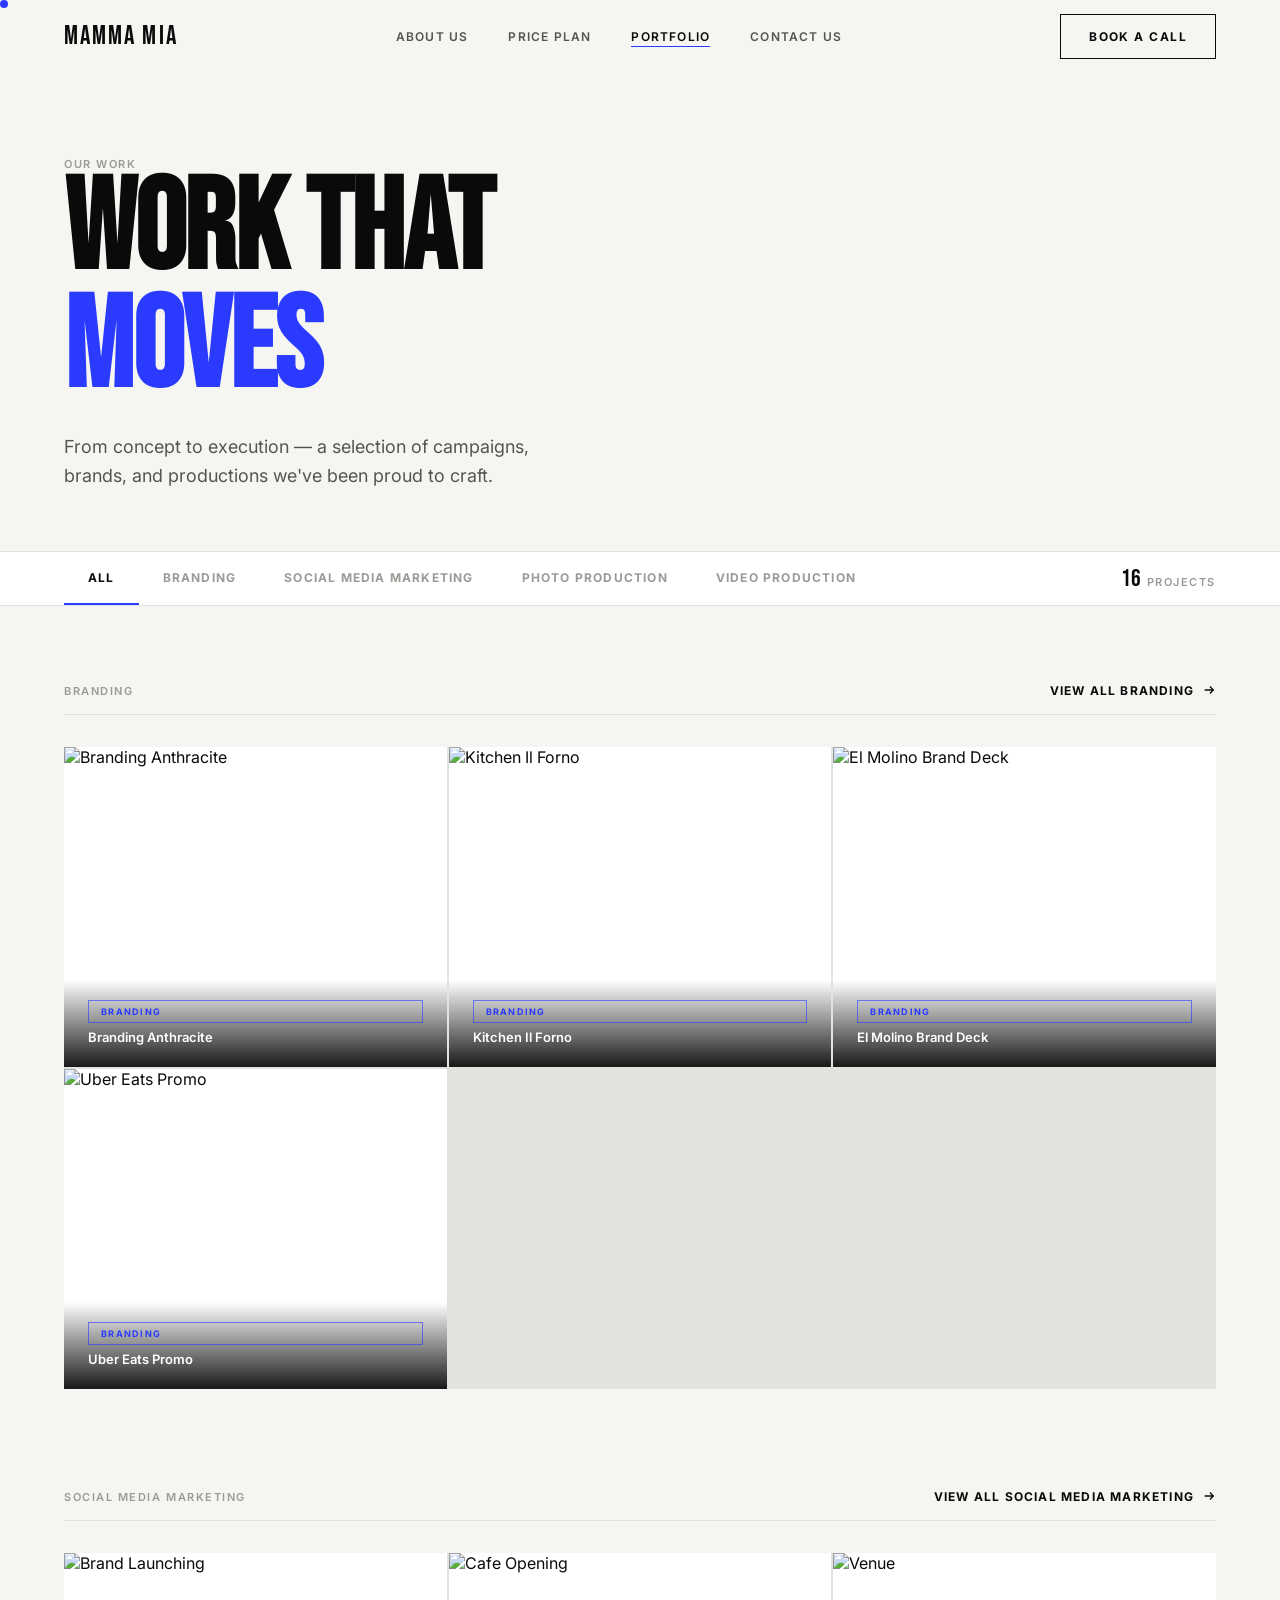
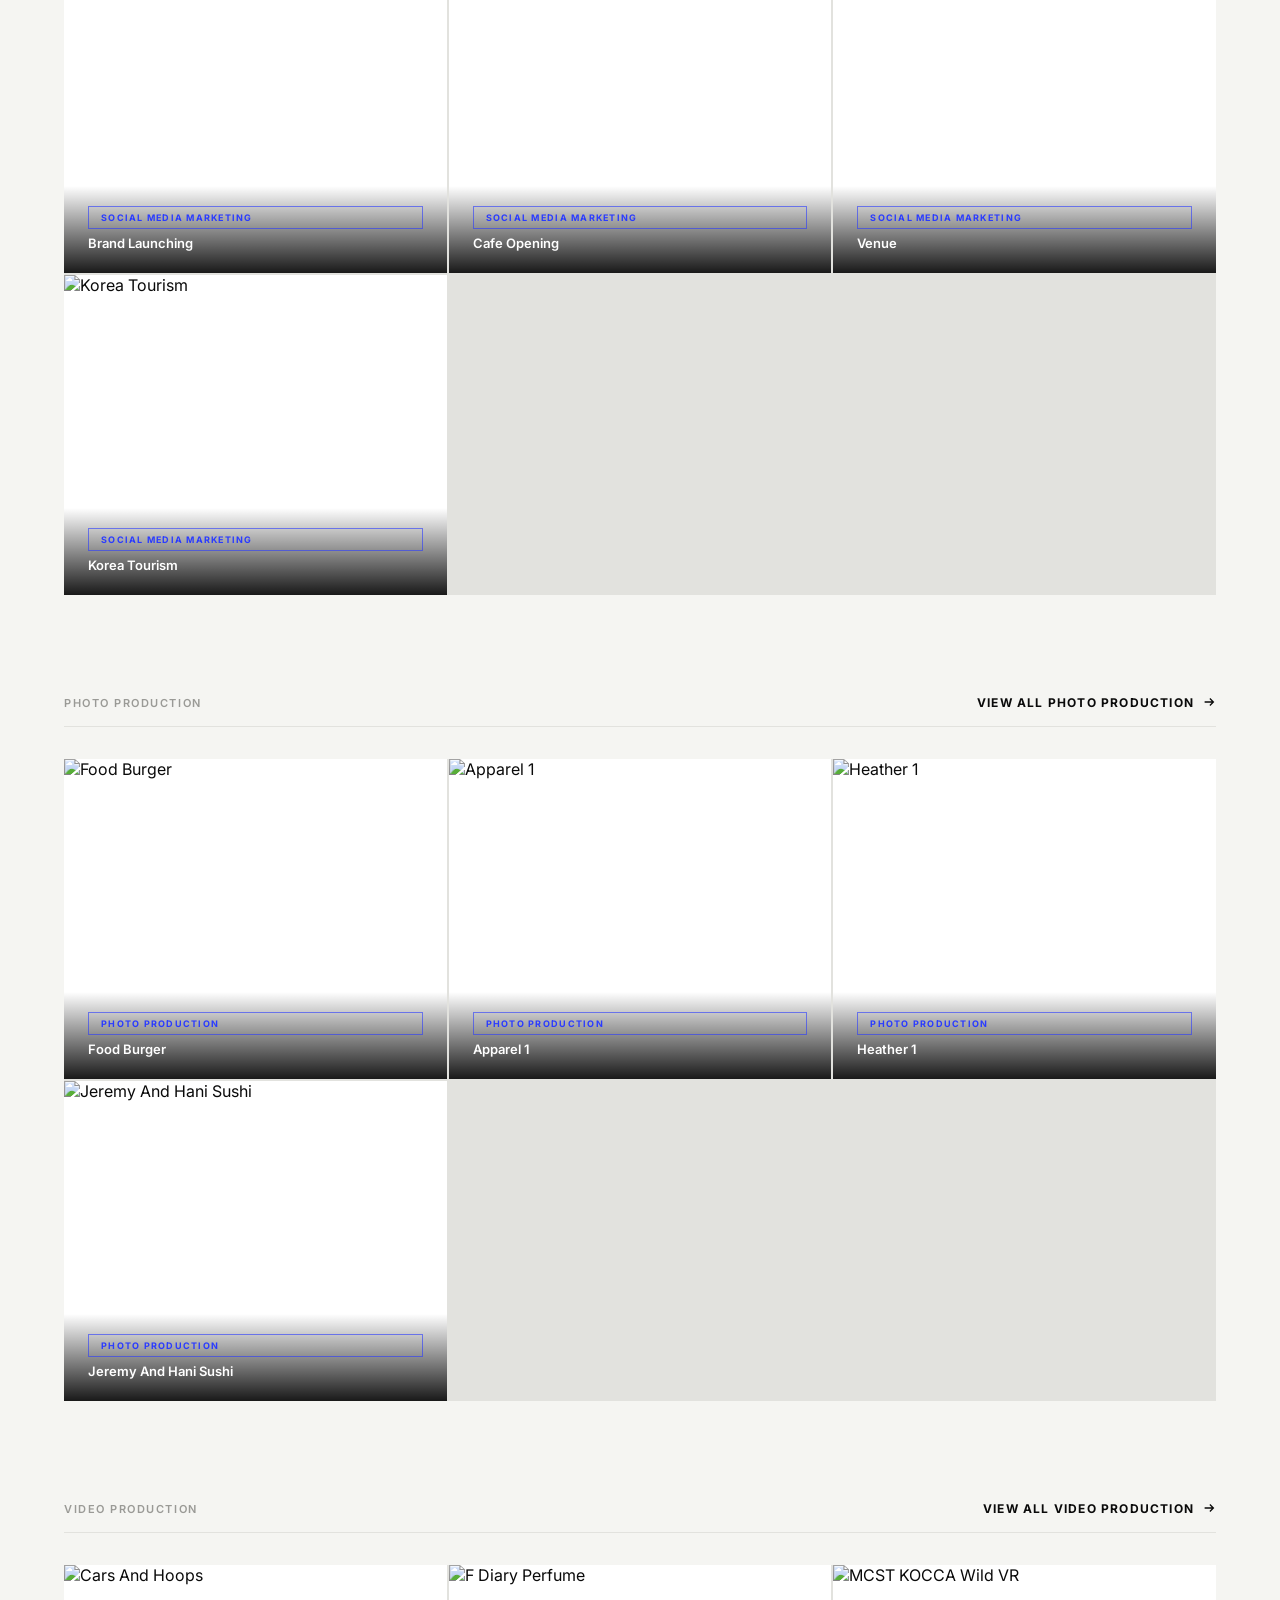
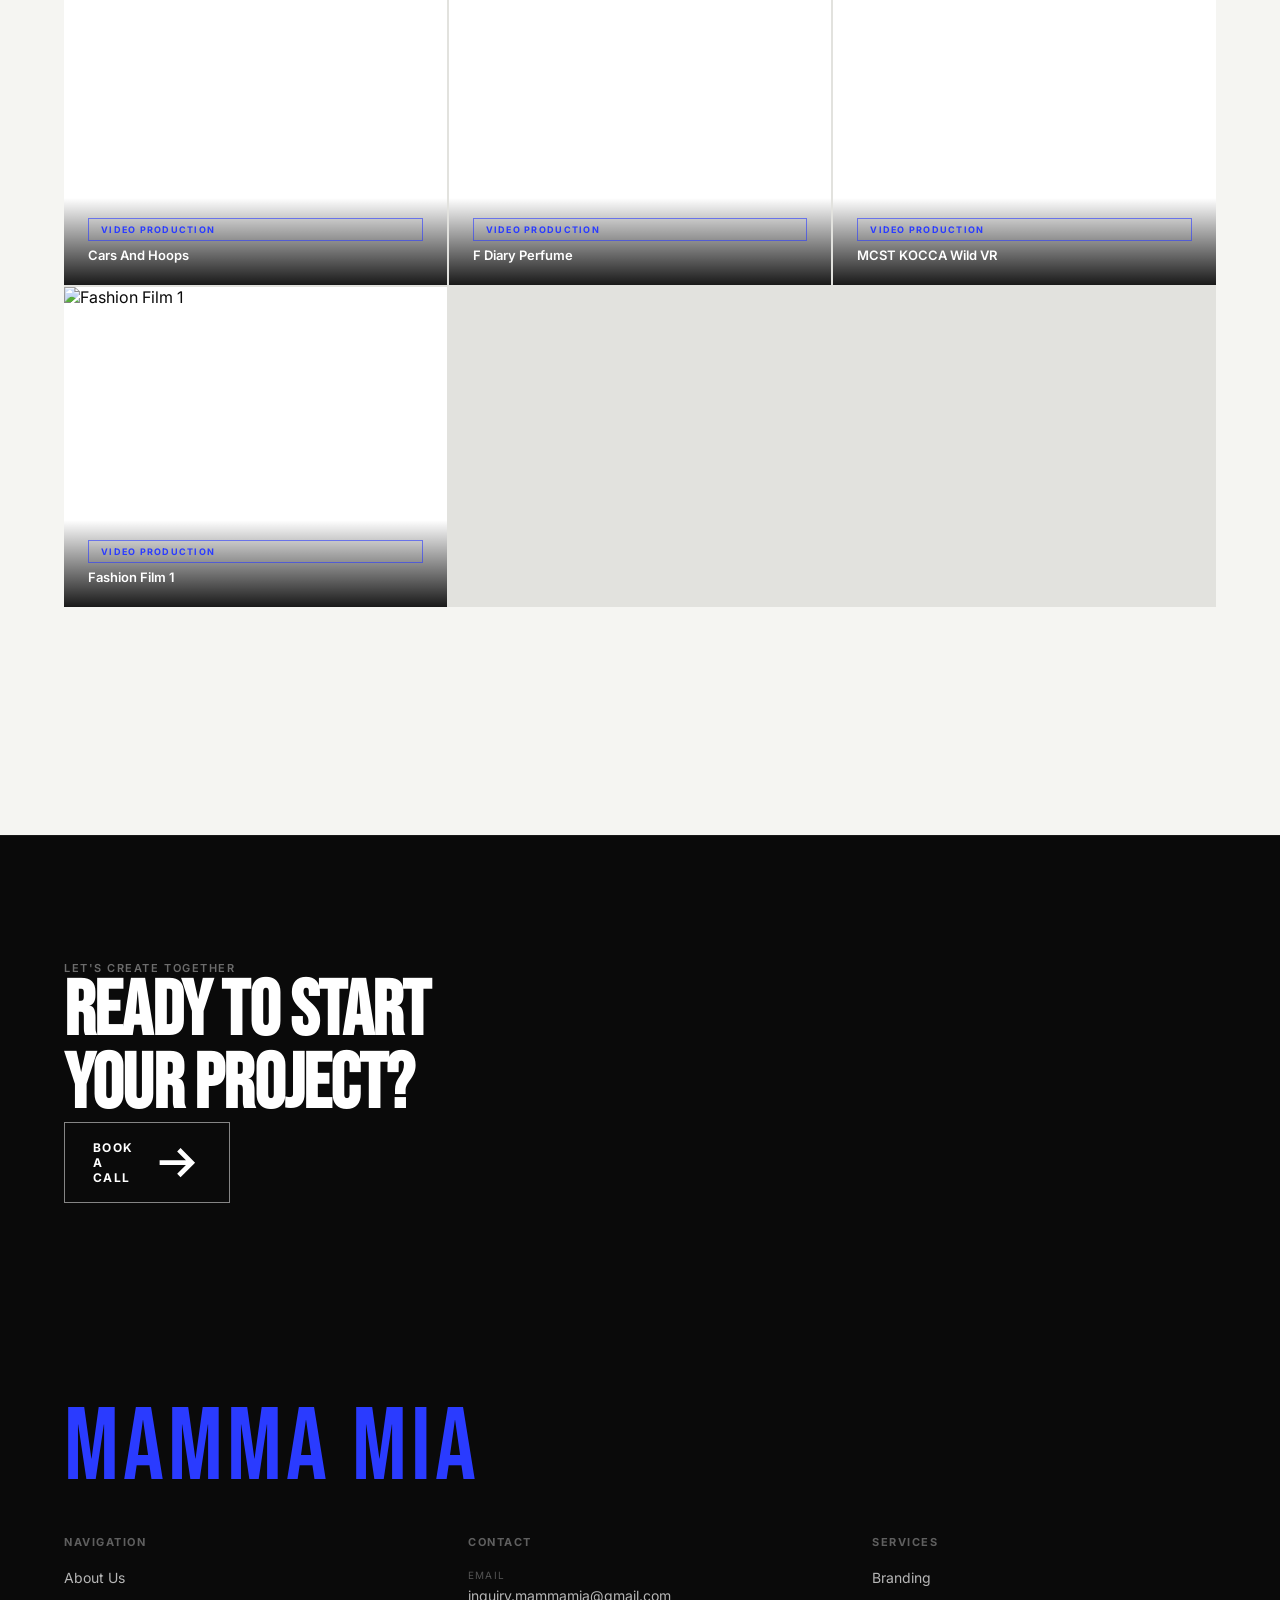
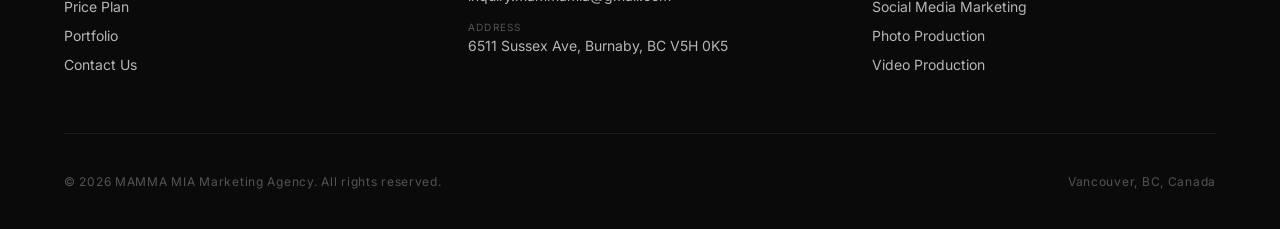
==== commit 649b7b12: "Add files via upload" ====
--- a/portfolio.html
+++ b/portfolio.html
@@ -4,12 +4,31 @@
   <meta charset="UTF-8" />
   <meta name="viewport" content="width=device-width, initial-scale=1.0" />
   <title>Portfolio — MAMMA MIA Marketing Agency</title>
-  <meta name="description" content="Explore MAMMA MIA's portfolio of Social Media Marketing, Branding, Video Production, and Photo Production work." />
+  <meta name="description" content="Explore MAMMA MIA's portfolio of Branding, Social Media Marketing, Photo Production, and Video Production work." />
   <link rel="preconnect" href="https://fonts.googleapis.com" />
   <link rel="preconnect" href="https://fonts.gstatic.com" crossorigin />
   <link href="https://fonts.googleapis.com/css2?family=Bebas+Neue&family=Inter:wght@300;400;500;600;700&display=swap" rel="stylesheet" />
   <link rel="stylesheet" href="css/style.css" />
   <link rel="stylesheet" href="css/portfolio.css" />
+  <style>
+    .overview-section { margin-bottom: clamp(60px, 8vw, 100px); }
+    .overview-section__head {
+      display: flex; align-items: baseline; justify-content: space-between;
+      gap: 24px; margin-bottom: 32px; padding-bottom: 16px;
+      border-bottom: 1px solid var(--color-gray-200, #e2e2de);
+    }
+    .overview-section__view-all {
+      font-size: 12px; font-weight: 700; letter-spacing: 0.1em; text-transform: uppercase;
+      color: var(--color-black, #0a0a0a); text-decoration: none;
+      display: inline-flex; align-items: center; gap: 8px;
+      transition: color 0.2s ease;
+    }
+    .overview-section__view-all:hover { color: var(--color-accent, #2a3bff); }
+    .overview-section__view-all svg { width: 14px; height: 14px; }
+    .port-card__img {
+      width: 100%; height: 100%; object-fit: cover; display: block;
+    }
+  </style>
 </head>
 <body>
 
@@ -71,394 +90,253 @@
       </p>
     </div>
   </header>
-
   <!-- ======== FILTER BAR ======== -->
   <div class="filter-bar" id="filterBar">
     <div class="container">
       <div class="filter-bar__inner">
-        <button class="filter-btn active" data-filter="all">All</button>
-        <button class="filter-btn" data-filter="social">Social Media Marketing</button>
-        <button class="filter-btn" data-filter="branding">Branding</button>
-        <button class="filter-btn" data-filter="video">Video Production</button>
-        <button class="filter-btn" data-filter="photo">Photo Production</button>
+        <a class="filter-btn active" href="portfolio.html" data-filter="all">All</a>
+        <a class="filter-btn" href="portfolio-branding.html" data-filter="branding">Branding</a>
+        <a class="filter-btn" href="portfolio-social.html" data-filter="social">Social Media Marketing</a>
+        <a class="filter-btn" href="portfolio-photo.html" data-filter="photo">Photo Production</a>
+        <a class="filter-btn" href="portfolio-video.html" data-filter="video">Video Production</a>
       </div>
       <div class="filter-bar__count">
-        <span id="portfolioCount">24</span> <span class="t-label">Projects</span>
+        <span id="portfolioCount">78</span> <span class="t-label">Projects</span>
       </div>
     </div>
   </div>
 
-  <!-- ======== PORTFOLIO GRID ======== -->
+  <!-- ======== OVERVIEW SECTIONS ======== -->
   <main class="section portfolio-section">
     <div class="container">
-      <div class="portfolio-grid" id="portfolioGrid">
-
-        <!-- Social Media Marketing items -->
-        <article class="port-card" data-category="social">
-          <div class="port-card__thumb">
-            <div class="port-card__img" style="background: linear-gradient(135deg, #0d1b4b 0%, #2a3bff 100%)">
-              <div class="port-card__pattern port-card__pattern--1"></div>
-            </div>
+
+      <section class="overview-section" data-cat="branding">
+        <div class="overview-section__head">
+          <span class="t-label">Branding</span>
+          <a href="portfolio-branding.html" class="overview-section__view-all btn-arrow">View All Branding <svg xmlns="http://www.w3.org/2000/svg" viewBox="0 0 16 16" fill="none" stroke="currentColor" stroke-width="1.5"><path d="M3 8h10M9 4l4 4-4 4"/></svg></a>
+        </div>
+        <div class="portfolio-grid">
+        <article class="port-card" data-category="branding" data-asset-id="branding/01_branding_anthracite.webp">
+          <div class="port-card__thumb">
+            <img class="port-card__img" src="https://www.genspark.ai/api/files/s/SvH5hcFY" alt="Branding Anthracite" loading="lazy" />
+            <div class="port-card__overlay">
+              <a href="#" class="port-card__view btn-arrow">View Project <svg xmlns="http://www.w3.org/2000/svg" viewBox="0 0 16 16" fill="none" stroke="currentColor" stroke-width="1.5"><path d="M3 8h10M9 4l4 4-4 4"/></svg></a>
+            </div>
+          </div>
+          <div class="port-card__info">
+            <span class="port-card__cat tag tag--accent">Branding</span>
+            <h3 class="port-card__title">Branding Anthracite</h3>
+          </div>
+        </article>
+        <article class="port-card" data-category="branding" data-asset-id="branding/02_kitchen_il_forno.webp">
+          <div class="port-card__thumb">
+            <img class="port-card__img" src="https://www.genspark.ai/api/files/s/VZpLI7wy" alt="Kitchen Il Forno" loading="lazy" />
+            <div class="port-card__overlay">
+              <a href="#" class="port-card__view btn-arrow">View Project <svg xmlns="http://www.w3.org/2000/svg" viewBox="0 0 16 16" fill="none" stroke="currentColor" stroke-width="1.5"><path d="M3 8h10M9 4l4 4-4 4"/></svg></a>
+            </div>
+          </div>
+          <div class="port-card__info">
+            <span class="port-card__cat tag tag--accent">Branding</span>
+            <h3 class="port-card__title">Kitchen Il Forno</h3>
+          </div>
+        </article>
+        <article class="port-card" data-category="branding" data-asset-id="branding/03_el_molino_brand_deck.jpg">
+          <div class="port-card__thumb">
+            <img class="port-card__img" src="https://www.genspark.ai/api/files/s/6b2BcHLB" alt="El Molino Brand Deck" loading="lazy" />
+            <div class="port-card__overlay">
+              <a href="#" class="port-card__view btn-arrow">View Project <svg xmlns="http://www.w3.org/2000/svg" viewBox="0 0 16 16" fill="none" stroke="currentColor" stroke-width="1.5"><path d="M3 8h10M9 4l4 4-4 4"/></svg></a>
+            </div>
+          </div>
+          <div class="port-card__info">
+            <span class="port-card__cat tag tag--accent">Branding</span>
+            <h3 class="port-card__title">El Molino Brand Deck</h3>
+          </div>
+        </article>
+        <article class="port-card" data-category="branding" data-asset-id="branding/09_uber_eats_promo.jpg">
+          <div class="port-card__thumb">
+            <img class="port-card__img" src="https://www.genspark.ai/api/files/s/NOMIoabp" alt="Uber Eats Promo" loading="lazy" />
+            <div class="port-card__overlay">
+              <a href="#" class="port-card__view btn-arrow">View Project <svg xmlns="http://www.w3.org/2000/svg" viewBox="0 0 16 16" fill="none" stroke="currentColor" stroke-width="1.5"><path d="M3 8h10M9 4l4 4-4 4"/></svg></a>
+            </div>
+          </div>
+          <div class="port-card__info">
+            <span class="port-card__cat tag tag--accent">Branding</span>
+            <h3 class="port-card__title">Uber Eats Promo</h3>
+          </div>
+        </article>
+        </div>
+      </section>
+
+      <section class="overview-section" data-cat="social">
+        <div class="overview-section__head">
+          <span class="t-label">Social Media Marketing</span>
+          <a href="portfolio-social.html" class="overview-section__view-all btn-arrow">View All Social Media Marketing <svg xmlns="http://www.w3.org/2000/svg" viewBox="0 0 16 16" fill="none" stroke="currentColor" stroke-width="1.5"><path d="M3 8h10M9 4l4 4-4 4"/></svg></a>
+        </div>
+        <div class="portfolio-grid">
+        <article class="port-card" data-category="social" data-asset-id="social/01_brand_launching_thumb.jpg">
+          <div class="port-card__thumb">
+            <img class="port-card__img" src="https://www.genspark.ai/api/files/s/9RKUHcNz" alt="Brand Launching" loading="lazy" />
             <div class="port-card__overlay">
               <a href="#" class="port-card__view btn-arrow">View Project <svg xmlns="http://www.w3.org/2000/svg" viewBox="0 0 16 16" fill="none" stroke="currentColor" stroke-width="1.5"><path d="M3 8h10M9 4l4 4-4 4"/></svg></a>
             </div>
           </div>
           <div class="port-card__info">
             <span class="port-card__cat tag tag--accent">Social Media Marketing</span>
-            <h3 class="port-card__title">Pacific Rim Restaurant — Instagram Campaign</h3>
-          </div>
-        </article>
-
-        <article class="port-card" data-category="branding">
-          <div class="port-card__thumb">
-            <div class="port-card__img" style="background: linear-gradient(135deg, #1a1a1a 0%, #3a3a3a 100%)">
-              <div class="port-card__pattern port-card__pattern--2"></div>
-            </div>
-            <div class="port-card__overlay">
-              <a href="#" class="port-card__view btn-arrow">View Project <svg xmlns="http://www.w3.org/2000/svg" viewBox="0 0 16 16" fill="none" stroke="currentColor" stroke-width="1.5"><path d="M3 8h10M9 4l4 4-4 4"/></svg></a>
-            </div>
-          </div>
-          <div class="port-card__info">
-            <span class="port-card__cat tag tag--accent">Branding</span>
-            <h3 class="port-card__title">Hana Skincare — Complete Brand Identity</h3>
-          </div>
-        </article>
-
-        <article class="port-card port-card--wide" data-category="video">
-          <div class="port-card__thumb">
-            <div class="port-card__img" style="background: linear-gradient(135deg, #0a0a0a 0%, #1a2bcc 100%)">
-              <div class="port-card__pattern port-card__pattern--3"></div>
-            </div>
+            <h3 class="port-card__title">Brand Launching</h3>
+          </div>
+        </article>
+        <article class="port-card" data-category="social" data-asset-id="social/02_cafe_opening_thumb.jpg">
+          <div class="port-card__thumb">
+            <img class="port-card__img" src="https://www.genspark.ai/api/files/s/hXWcpVLj" alt="Cafe Opening" loading="lazy" />
+            <div class="port-card__overlay">
+              <a href="#" class="port-card__view btn-arrow">View Project <svg xmlns="http://www.w3.org/2000/svg" viewBox="0 0 16 16" fill="none" stroke="currentColor" stroke-width="1.5"><path d="M3 8h10M9 4l4 4-4 4"/></svg></a>
+            </div>
+          </div>
+          <div class="port-card__info">
+            <span class="port-card__cat tag tag--accent">Social Media Marketing</span>
+            <h3 class="port-card__title">Cafe Opening</h3>
+          </div>
+        </article>
+        <article class="port-card" data-category="social" data-asset-id="social/14_venue_thumb.jpg">
+          <div class="port-card__thumb">
+            <img class="port-card__img" src="https://www.genspark.ai/api/files/s/3EehfBCn" alt="Venue" loading="lazy" />
+            <div class="port-card__overlay">
+              <a href="#" class="port-card__view btn-arrow">View Project <svg xmlns="http://www.w3.org/2000/svg" viewBox="0 0 16 16" fill="none" stroke="currentColor" stroke-width="1.5"><path d="M3 8h10M9 4l4 4-4 4"/></svg></a>
+            </div>
+          </div>
+          <div class="port-card__info">
+            <span class="port-card__cat tag tag--accent">Social Media Marketing</span>
+            <h3 class="port-card__title">Venue</h3>
+          </div>
+        </article>
+        <article class="port-card" data-category="social" data-asset-id="social/18_korea_tourism_1m.webp">
+          <div class="port-card__thumb">
+            <img class="port-card__img" src="https://www.genspark.ai/api/files/s/yKU2goVp" alt="Korea Tourism" loading="lazy" />
+            <div class="port-card__overlay">
+              <a href="#" class="port-card__view btn-arrow">View Project <svg xmlns="http://www.w3.org/2000/svg" viewBox="0 0 16 16" fill="none" stroke="currentColor" stroke-width="1.5"><path d="M3 8h10M9 4l4 4-4 4"/></svg></a>
+            </div>
+          </div>
+          <div class="port-card__info">
+            <span class="port-card__cat tag tag--accent">Social Media Marketing</span>
+            <h3 class="port-card__title">Korea Tourism</h3>
+          </div>
+        </article>
+        </div>
+      </section>
+
+      <section class="overview-section" data-cat="photo">
+        <div class="overview-section__head">
+          <span class="t-label">Photo Production</span>
+          <a href="portfolio-photo.html" class="overview-section__view-all btn-arrow">View All Photo Production <svg xmlns="http://www.w3.org/2000/svg" viewBox="0 0 16 16" fill="none" stroke="currentColor" stroke-width="1.5"><path d="M3 8h10M9 4l4 4-4 4"/></svg></a>
+        </div>
+        <div class="portfolio-grid">
+        <article class="port-card" data-category="photo" data-asset-id="photo/food/01_food_burger.jpg">
+          <div class="port-card__thumb">
+            <img class="port-card__img" src="https://www.genspark.ai/api/files/s/neFGiniX" alt="Food Burger" loading="lazy" />
+            <div class="port-card__overlay">
+              <a href="#" class="port-card__view btn-arrow">View Project <svg xmlns="http://www.w3.org/2000/svg" viewBox="0 0 16 16" fill="none" stroke="currentColor" stroke-width="1.5"><path d="M3 8h10M9 4l4 4-4 4"/></svg></a>
+            </div>
+          </div>
+          <div class="port-card__info">
+            <span class="port-card__cat tag tag--accent">Photo Production</span>
+            <h3 class="port-card__title">Food Burger</h3>
+          </div>
+        </article>
+        <article class="port-card" data-category="photo" data-asset-id="photo/product/01_apparel_1.jpg">
+          <div class="port-card__thumb">
+            <img class="port-card__img" src="https://www.genspark.ai/api/files/s/I3QbnlId" alt="Apparel 1" loading="lazy" />
+            <div class="port-card__overlay">
+              <a href="#" class="port-card__view btn-arrow">View Project <svg xmlns="http://www.w3.org/2000/svg" viewBox="0 0 16 16" fill="none" stroke="currentColor" stroke-width="1.5"><path d="M3 8h10M9 4l4 4-4 4"/></svg></a>
+            </div>
+          </div>
+          <div class="port-card__info">
+            <span class="port-card__cat tag tag--accent">Photo Production</span>
+            <h3 class="port-card__title">Apparel 1</h3>
+          </div>
+        </article>
+        <article class="port-card" data-category="photo" data-asset-id="photo/portrait_skincare/04_heather_1.webp">
+          <div class="port-card__thumb">
+            <img class="port-card__img" src="https://www.genspark.ai/api/files/s/hkN9y5ke" alt="Heather 1" loading="lazy" />
+            <div class="port-card__overlay">
+              <a href="#" class="port-card__view btn-arrow">View Project <svg xmlns="http://www.w3.org/2000/svg" viewBox="0 0 16 16" fill="none" stroke="currentColor" stroke-width="1.5"><path d="M3 8h10M9 4l4 4-4 4"/></svg></a>
+            </div>
+          </div>
+          <div class="port-card__info">
+            <span class="port-card__cat tag tag--accent">Photo Production</span>
+            <h3 class="port-card__title">Heather 1</h3>
+          </div>
+        </article>
+        <article class="port-card" data-category="photo" data-asset-id="photo/portrait_sushi/03_jeremy_and_hani_sushi.webp">
+          <div class="port-card__thumb">
+            <img class="port-card__img" src="https://www.genspark.ai/api/files/s/sX6vR2We" alt="Jeremy And Hani Sushi" loading="lazy" />
+            <div class="port-card__overlay">
+              <a href="#" class="port-card__view btn-arrow">View Project <svg xmlns="http://www.w3.org/2000/svg" viewBox="0 0 16 16" fill="none" stroke="currentColor" stroke-width="1.5"><path d="M3 8h10M9 4l4 4-4 4"/></svg></a>
+            </div>
+          </div>
+          <div class="port-card__info">
+            <span class="port-card__cat tag tag--accent">Photo Production</span>
+            <h3 class="port-card__title">Jeremy And Hani Sushi</h3>
+          </div>
+        </article>
+        </div>
+      </section>
+
+      <section class="overview-section" data-cat="video">
+        <div class="overview-section__head">
+          <span class="t-label">Video Production</span>
+          <a href="portfolio-video.html" class="overview-section__view-all btn-arrow">View All Video Production <svg xmlns="http://www.w3.org/2000/svg" viewBox="0 0 16 16" fill="none" stroke="currentColor" stroke-width="1.5"><path d="M3 8h10M9 4l4 4-4 4"/></svg></a>
+        </div>
+        <div class="portfolio-grid">
+        <article class="port-card" data-category="video" data-asset-id="video/03_cars_and_hoops.webp">
+          <div class="port-card__thumb">
+            <img class="port-card__img" src="https://www.genspark.ai/api/files/s/Yi5xqCBI" alt="Cars And Hoops" loading="lazy" />
             <div class="port-card__overlay">
               <a href="#" class="port-card__view btn-arrow">View Project <svg xmlns="http://www.w3.org/2000/svg" viewBox="0 0 16 16" fill="none" stroke="currentColor" stroke-width="1.5"><path d="M3 8h10M9 4l4 4-4 4"/></svg></a>
             </div>
           </div>
           <div class="port-card__info">
             <span class="port-card__cat tag tag--accent">Video Production</span>
-            <h3 class="port-card__title">Vancouver Night Market — Event Coverage Film</h3>
-          </div>
-        </article>
-
-        <article class="port-card" data-category="photo">
-          <div class="port-card__thumb">
-            <div class="port-card__img" style="background: linear-gradient(135deg, #2d1b00 0%, #7a4a10 100%)">
-              <div class="port-card__pattern port-card__pattern--4"></div>
-            </div>
-            <div class="port-card__overlay">
-              <a href="#" class="port-card__view btn-arrow">View Project <svg xmlns="http://www.w3.org/2000/svg" viewBox="0 0 16 16" fill="none" stroke="currentColor" stroke-width="1.5"><path d="M3 8h10M9 4l4 4-4 4"/></svg></a>
-            </div>
-          </div>
-          <div class="port-card__info">
-            <span class="port-card__cat tag tag--accent">Photo Production</span>
-            <h3 class="port-card__title">Maple & Co. — Product Photography</h3>
-          </div>
-        </article>
-
-        <article class="port-card" data-category="social">
-          <div class="port-card__thumb">
-            <div class="port-card__img" style="background: linear-gradient(135deg, #001a0d 0%, #006633 100%)">
-              <div class="port-card__pattern port-card__pattern--1"></div>
-            </div>
-            <div class="port-card__overlay">
-              <a href="#" class="port-card__view btn-arrow">View Project <svg xmlns="http://www.w3.org/2000/svg" viewBox="0 0 16 16" fill="none" stroke="currentColor" stroke-width="1.5"><path d="M3 8h10M9 4l4 4-4 4"/></svg></a>
-            </div>
-          </div>
-          <div class="port-card__info">
-            <span class="port-card__cat tag tag--accent">Social Media Marketing</span>
-            <h3 class="port-card__title">Greens & Grains — Monthly Content Plan</h3>
-          </div>
-        </article>
-
-        <article class="port-card" data-category="branding">
-          <div class="port-card__thumb">
-            <div class="port-card__img" style="background: linear-gradient(135deg, #2a0020 0%, #8b0050 100%)">
-              <div class="port-card__pattern port-card__pattern--2"></div>
-            </div>
-            <div class="port-card__overlay">
-              <a href="#" class="port-card__view btn-arrow">View Project <svg xmlns="http://www.w3.org/2000/svg" viewBox="0 0 16 16" fill="none" stroke="currentColor" stroke-width="1.5"><path d="M3 8h10M9 4l4 4-4 4"/></svg></a>
-            </div>
-          </div>
-          <div class="port-card__info">
-            <span class="port-card__cat tag tag--accent">Branding</span>
-            <h3 class="port-card__title">Vela Studio — Logo & Collateral Design</h3>
-          </div>
-        </article>
-
-        <article class="port-card port-card--tall" data-category="photo">
-          <div class="port-card__thumb">
-            <div class="port-card__img" style="background: linear-gradient(135deg, #0d0d2b 0%, #3b3baa 100%)">
-              <div class="port-card__pattern port-card__pattern--3"></div>
-            </div>
-            <div class="port-card__overlay">
-              <a href="#" class="port-card__view btn-arrow">View Project <svg xmlns="http://www.w3.org/2000/svg" viewBox="0 0 16 16" fill="none" stroke="currentColor" stroke-width="1.5"><path d="M3 8h10M9 4l4 4-4 4"/></svg></a>
-            </div>
-          </div>
-          <div class="port-card__info">
-            <span class="port-card__cat tag tag--accent">Photo Production</span>
-            <h3 class="port-card__title">Blue Horizon Hotel — Interior & Lifestyle Shots</h3>
-          </div>
-        </article>
-
-        <article class="port-card" data-category="video">
-          <div class="port-card__thumb">
-            <div class="port-card__img" style="background: linear-gradient(135deg, #1a0a00 0%, #cc4400 100%)">
-              <div class="port-card__pattern port-card__pattern--4"></div>
-            </div>
+            <h3 class="port-card__title">Cars And Hoops</h3>
+          </div>
+        </article>
+        <article class="port-card" data-category="video" data-asset-id="video/06_f_diary_perfume.webp">
+          <div class="port-card__thumb">
+            <img class="port-card__img" src="https://www.genspark.ai/api/files/s/LQ2uKYjv" alt="F Diary Perfume" loading="lazy" />
             <div class="port-card__overlay">
               <a href="#" class="port-card__view btn-arrow">View Project <svg xmlns="http://www.w3.org/2000/svg" viewBox="0 0 16 16" fill="none" stroke="currentColor" stroke-width="1.5"><path d="M3 8h10M9 4l4 4-4 4"/></svg></a>
             </div>
           </div>
           <div class="port-card__info">
             <span class="port-card__cat tag tag--accent">Video Production</span>
-            <h3 class="port-card__title">Ember Grill — TikTok Short-Form Series</h3>
-          </div>
-        </article>
-
-        <article class="port-card" data-category="social">
-          <div class="port-card__thumb">
-            <div class="port-card__img" style="background: linear-gradient(135deg, #00141a 0%, #004d66 100%)">
-              <div class="port-card__pattern port-card__pattern--1"></div>
-            </div>
-            <div class="port-card__overlay">
-              <a href="#" class="port-card__view btn-arrow">View Project <svg xmlns="http://www.w3.org/2000/svg" viewBox="0 0 16 16" fill="none" stroke="currentColor" stroke-width="1.5"><path d="M3 8h10M9 4l4 4-4 4"/></svg></a>
-            </div>
-          </div>
-          <div class="port-card__info">
-            <span class="port-card__cat tag tag--accent">Social Media Marketing</span>
-            <h3 class="port-card__title">Seawall Coffee — Influencer Partnership Campaign</h3>
-          </div>
-        </article>
-
-        <article class="port-card" data-category="branding">
-          <div class="port-card__thumb">
-            <div class="port-card__img" style="background: linear-gradient(135deg, #1a1400 0%, #665500 100%)">
-              <div class="port-card__pattern port-card__pattern--2"></div>
-            </div>
-            <div class="port-card__overlay">
-              <a href="#" class="port-card__view btn-arrow">View Project <svg xmlns="http://www.w3.org/2000/svg" viewBox="0 0 16 16" fill="none" stroke="currentColor" stroke-width="1.5"><path d="M3 8h10M9 4l4 4-4 4"/></svg></a>
-            </div>
-          </div>
-          <div class="port-card__info">
-            <span class="port-card__cat tag tag--accent">Branding</span>
-            <h3 class="port-card__title">Miso Modern — Restaurant Menu & Brand Refresh</h3>
-          </div>
-        </article>
-
-        <article class="port-card port-card--wide" data-category="social">
-          <div class="port-card__thumb">
-            <div class="port-card__img" style="background: linear-gradient(135deg, #0d1b4b 0%, #4a1b8b 100%)">
-              <div class="port-card__pattern port-card__pattern--3"></div>
-            </div>
-            <div class="port-card__overlay">
-              <a href="#" class="port-card__view btn-arrow">View Project <svg xmlns="http://www.w3.org/2000/svg" viewBox="0 0 16 16" fill="none" stroke="currentColor" stroke-width="1.5"><path d="M3 8h10M9 4l4 4-4 4"/></svg></a>
-            </div>
-          </div>
-          <div class="port-card__info">
-            <span class="port-card__cat tag tag--accent">Social Media Marketing</span>
-            <h3 class="port-card__title">Kinetic Athletics — 3-Month Growth Campaign</h3>
-          </div>
-        </article>
-
-        <article class="port-card" data-category="video">
-          <div class="port-card__thumb">
-            <div class="port-card__img" style="background: linear-gradient(135deg, #001a08 0%, #2a8b40 100%)">
-              <div class="port-card__pattern port-card__pattern--4"></div>
-            </div>
+            <h3 class="port-card__title">F Diary Perfume</h3>
+          </div>
+        </article>
+        <article class="port-card" data-category="video" data-asset-id="video/08_mcst_kocca_wild_vr.jpg">
+          <div class="port-card__thumb">
+            <img class="port-card__img" src="https://www.genspark.ai/api/files/s/zSrfbM1O" alt="MCST KOCCA Wild VR" loading="lazy" />
             <div class="port-card__overlay">
               <a href="#" class="port-card__view btn-arrow">View Project <svg xmlns="http://www.w3.org/2000/svg" viewBox="0 0 16 16" fill="none" stroke="currentColor" stroke-width="1.5"><path d="M3 8h10M9 4l4 4-4 4"/></svg></a>
             </div>
           </div>
           <div class="port-card__info">
             <span class="port-card__cat tag tag--accent">Video Production</span>
-            <h3 class="port-card__title">Summit Outdoor Co. — Brand Film</h3>
-          </div>
-        </article>
-
-        <article class="port-card" data-category="photo">
-          <div class="port-card__thumb">
-            <div class="port-card__img" style="background: linear-gradient(135deg, #1a0f00 0%, #8b5e00 100%)">
-              <div class="port-card__pattern port-card__pattern--1"></div>
-            </div>
-            <div class="port-card__overlay">
-              <a href="#" class="port-card__view btn-arrow">View Project <svg xmlns="http://www.w3.org/2000/svg" viewBox="0 0 16 16" fill="none" stroke="currentColor" stroke-width="1.5"><path d="M3 8h10M9 4l4 4-4 4"/></svg></a>
-            </div>
-          </div>
-          <div class="port-card__info">
-            <span class="port-card__cat tag tag--accent">Photo Production</span>
-            <h3 class="port-card__title">Artisan Bake House — Food Photography</h3>
-          </div>
-        </article>
-
-        <article class="port-card" data-category="branding">
-          <div class="port-card__thumb">
-            <div class="port-card__img" style="background: linear-gradient(135deg, #0a001a 0%, #5500aa 100%)">
-              <div class="port-card__pattern port-card__pattern--2"></div>
-            </div>
-            <div class="port-card__overlay">
-              <a href="#" class="port-card__view btn-arrow">View Project <svg xmlns="http://www.w3.org/2000/svg" viewBox="0 0 16 16" fill="none" stroke="currentColor" stroke-width="1.5"><path d="M3 8h10M9 4l4 4-4 4"/></svg></a>
-            </div>
-          </div>
-          <div class="port-card__info">
-            <span class="port-card__cat tag tag--accent">Branding</span>
-            <h3 class="port-card__title">NovaTech Startup — Full Brand Launch Package</h3>
-          </div>
-        </article>
-
-        <article class="port-card" data-category="video">
-          <div class="port-card__thumb">
-            <div class="port-card__img" style="background: linear-gradient(135deg, #001414 0%, #005555 100%)">
-              <div class="port-card__pattern port-card__pattern--3"></div>
-            </div>
+            <h3 class="port-card__title">MCST KOCCA Wild VR</h3>
+          </div>
+        </article>
+        <article class="port-card" data-category="video" data-asset-id="video/fashion_film_1_thumb.jpg">
+          <div class="port-card__thumb">
+            <img class="port-card__img" src="https://www.genspark.ai/api/files/s/fhRWWxrV" alt="Fashion Film 1" loading="lazy" />
             <div class="port-card__overlay">
               <a href="#" class="port-card__view btn-arrow">View Project <svg xmlns="http://www.w3.org/2000/svg" viewBox="0 0 16 16" fill="none" stroke="currentColor" stroke-width="1.5"><path d="M3 8h10M9 4l4 4-4 4"/></svg></a>
             </div>
           </div>
           <div class="port-card__info">
             <span class="port-card__cat tag tag--accent">Video Production</span>
-            <h3 class="port-card__title">Anchor Bay Fitness — Reels Content Series</h3>
-          </div>
-        </article>
-
-        <article class="port-card" data-category="photo">
-          <div class="port-card__thumb">
-            <div class="port-card__img" style="background: linear-gradient(135deg, #1a000a 0%, #880022 100%)">
-              <div class="port-card__pattern port-card__pattern--4"></div>
-            </div>
-            <div class="port-card__overlay">
-              <a href="#" class="port-card__view btn-arrow">View Project <svg xmlns="http://www.w3.org/2000/svg" viewBox="0 0 16 16" fill="none" stroke="currentColor" stroke-width="1.5"><path d="M3 8h10M9 4l4 4-4 4"/></svg></a>
-            </div>
-          </div>
-          <div class="port-card__info">
-            <span class="port-card__cat tag tag--accent">Photo Production</span>
-            <h3 class="port-card__title">Crimson Apparel — Lookbook Shoot</h3>
-          </div>
-        </article>
-
-        <article class="port-card" data-category="social">
-          <div class="port-card__thumb">
-            <div class="port-card__img" style="background: linear-gradient(135deg, #001a1a 0%, #008888 100%)">
-              <div class="port-card__pattern port-card__pattern--1"></div>
-            </div>
-            <div class="port-card__overlay">
-              <a href="#" class="port-card__view btn-arrow">View Project <svg xmlns="http://www.w3.org/2000/svg" viewBox="0 0 16 16" fill="none" stroke="currentColor" stroke-width="1.5"><path d="M3 8h10M9 4l4 4-4 4"/></svg></a>
-            </div>
-          </div>
-          <div class="port-card__info">
-            <span class="port-card__cat tag tag--accent">Social Media Marketing</span>
-            <h3 class="port-card__title">Tidal Yoga — Community Growth Strategy</h3>
-          </div>
-        </article>
-
-        <article class="port-card" data-category="branding">
-          <div class="port-card__thumb">
-            <div class="port-card__img" style="background: linear-gradient(135deg, #0a0a00 0%, #555500 100%)">
-              <div class="port-card__pattern port-card__pattern--2"></div>
-            </div>
-            <div class="port-card__overlay">
-              <a href="#" class="port-card__view btn-arrow">View Project <svg xmlns="http://www.w3.org/2000/svg" viewBox="0 0 16 16" fill="none" stroke="currentColor" stroke-width="1.5"><path d="M3 8h10M9 4l4 4-4 4"/></svg></a>
-            </div>
-          </div>
-          <div class="port-card__info">
-            <span class="port-card__cat tag tag--accent">Branding</span>
-            <h3 class="port-card__title">Solera Wines — Label & Packaging Design</h3>
-          </div>
-        </article>
-
-        <article class="port-card port-card--wide" data-category="video">
-          <div class="port-card__thumb">
-            <div class="port-card__img" style="background: linear-gradient(135deg, #1a0014 0%, #8b006e 100%)">
-              <div class="port-card__pattern port-card__pattern--3"></div>
-            </div>
-            <div class="port-card__overlay">
-              <a href="#" class="port-card__view btn-arrow">View Project <svg xmlns="http://www.w3.org/2000/svg" viewBox="0 0 16 16" fill="none" stroke="currentColor" stroke-width="1.5"><path d="M3 8h10M9 4l4 4-4 4"/></svg></a>
-            </div>
-          </div>
-          <div class="port-card__info">
-            <span class="port-card__cat tag tag--accent">Video Production</span>
-            <h3 class="port-card__title">The Grand Ballroom — Wedding Event Highlight</h3>
-          </div>
-        </article>
-
-        <article class="port-card" data-category="photo">
-          <div class="port-card__thumb">
-            <div class="port-card__img" style="background: linear-gradient(135deg, #001400 0%, #007700 100%)">
-              <div class="port-card__pattern port-card__pattern--4"></div>
-            </div>
-            <div class="port-card__overlay">
-              <a href="#" class="port-card__view btn-arrow">View Project <svg xmlns="http://www.w3.org/2000/svg" viewBox="0 0 16 16" fill="none" stroke="currentColor" stroke-width="1.5"><path d="M3 8h10M9 4l4 4-4 4"/></svg></a>
-            </div>
-          </div>
-          <div class="port-card__info">
-            <span class="port-card__cat tag tag--accent">Photo Production</span>
-            <h3 class="port-card__title">Grove Market — Fresh Produce Campaign</h3>
-          </div>
-        </article>
-
-        <article class="port-card" data-category="social">
-          <div class="port-card__thumb">
-            <div class="port-card__img" style="background: linear-gradient(135deg, #14001a 0%, #6600aa 100%)">
-              <div class="port-card__pattern port-card__pattern--1"></div>
-            </div>
-            <div class="port-card__overlay">
-              <a href="#" class="port-card__view btn-arrow">View Project <svg xmlns="http://www.w3.org/2000/svg" viewBox="0 0 16 16" fill="none" stroke="currentColor" stroke-width="1.5"><path d="M3 8h10M9 4l4 4-4 4"/></svg></a>
-            </div>
-          </div>
-          <div class="port-card__info">
-            <span class="port-card__cat tag tag--accent">Social Media Marketing</span>
-            <h3 class="port-card__title">Luminary Beauty — Launch Day Campaign</h3>
-          </div>
-        </article>
-
-        <article class="port-card" data-category="branding">
-          <div class="port-card__thumb">
-            <div class="port-card__img" style="background: linear-gradient(135deg, #001a14 0%, #006655 100%)">
-              <div class="port-card__pattern port-card__pattern--2"></div>
-            </div>
-            <div class="port-card__overlay">
-              <a href="#" class="port-card__view btn-arrow">View Project <svg xmlns="http://www.w3.org/2000/svg" viewBox="0 0 16 16" fill="none" stroke="currentColor" stroke-width="1.5"><path d="M3 8h10M9 4l4 4-4 4"/></svg></a>
-            </div>
-          </div>
-          <div class="port-card__info">
-            <span class="port-card__cat tag tag--accent">Branding</span>
-            <h3 class="port-card__title">Cedar &amp; Co. — Eco Brand Identity</h3>
-          </div>
-        </article>
-
-        <article class="port-card" data-category="video">
-          <div class="port-card__thumb">
-            <div class="port-card__img" style="background: linear-gradient(135deg, #1a0800 0%, #aa5500 100%)">
-              <div class="port-card__pattern port-card__pattern--3"></div>
-            </div>
-            <div class="port-card__overlay">
-              <a href="#" class="port-card__view btn-arrow">View Project <svg xmlns="http://www.w3.org/2000/svg" viewBox="0 0 16 16" fill="none" stroke="currentColor" stroke-width="1.5"><path d="M3 8h10M9 4l4 4-4 4"/></svg></a>
-            </div>
-          </div>
-          <div class="port-card__info">
-            <span class="port-card__cat tag tag--accent">Video Production</span>
-            <h3 class="port-card__title">Blaze Kitchen — Cooking Demo Series</h3>
-          </div>
-        </article>
-
-        <article class="port-card" data-category="photo">
-          <div class="port-card__thumb">
-            <div class="port-card__img" style="background: linear-gradient(135deg, #0a0a1a 0%, #3333aa 100%)">
-              <div class="port-card__pattern port-card__pattern--4"></div>
-            </div>
-            <div class="port-card__overlay">
-              <a href="#" class="port-card__view btn-arrow">View Project <svg xmlns="http://www.w3.org/2000/svg" viewBox="0 0 16 16" fill="none" stroke="currentColor" stroke-width="1.5"><path d="M3 8h10M9 4l4 4-4 4"/></svg></a>
-            </div>
-          </div>
-          <div class="port-card__info">
-            <span class="port-card__cat tag tag--accent">Photo Production</span>
-            <h3 class="port-card__title">Indigo Studio — AI Model Campaign</h3>
-          </div>
-        </article>
-
-      </div>
-      <!-- No results state -->
-      <div class="portfolio-empty" id="portfolioEmpty" style="display:none">
-        <p class="t-label">No projects found in this category yet.</p>
-      </div>
+            <h3 class="port-card__title">Fashion Film 1</h3>
+          </div>
+        </article>
+        </div>
+      </section>
     </div>
   </main>
 
@@ -506,10 +384,10 @@
         <div class="footer__col">
           <p class="footer__col-title">Services</p>
           <nav class="footer__col-links">
-            <a href="portfolio.html" class="footer__col-link">Social Media Marketing</a>
-            <a href="portfolio.html" class="footer__col-link">Branding</a>
-            <a href="portfolio.html" class="footer__col-link">Video Production</a>
-            <a href="portfolio.html" class="footer__col-link">Photo Production</a>
+            <a href="portfolio-branding.html" class="footer__col-link">Branding</a>
+            <a href="portfolio-social.html" class="footer__col-link">Social Media Marketing</a>
+            <a href="portfolio-photo.html" class="footer__col-link">Photo Production</a>
+            <a href="portfolio-video.html" class="footer__col-link">Video Production</a>
           </nav>
         </div>
       </div>
--- a/css/style.css
+++ b/css/style.css
@@ -0,0 +1,613 @@
+/* ============================================
+   MAMMA MIA Marketing Agency — Global Styles
+   Design Reference: takt.com editorial style
+   ============================================ */
+
+/* ---------- CSS Variables ---------- */
+:root {
+  --color-black: #0a0a0a;
+  --color-white: #ffffff;
+  --color-bg: #f5f5f2;
+  --color-accent: #2a3bff;
+  --color-accent-dark: #1a2bcc;
+  --color-navy: #0d1b4b;
+  --color-gray-100: #f0f0ed;
+  --color-gray-200: #e2e2de;
+  --color-gray-400: #9a9a96;
+  --color-gray-600: #555550;
+  --color-gray-800: #2a2a26;
+  --font-display: 'Bebas Neue', 'Arial Narrow', Arial, sans-serif;
+  --font-sans: 'Inter', 'Helvetica Neue', Helvetica, Arial, sans-serif;
+  --transition-fast: 0.2s ease;
+  --transition-mid: 0.4s ease;
+  --transition-slow: 0.7s cubic-bezier(0.16, 1, 0.3, 1);
+  --nav-height: 72px;
+  --max-width: 1440px;
+  --grid-padding: clamp(24px, 5vw, 80px);
+}
+
+/* ---------- Reset ---------- */
+*, *::before, *::after { box-sizing: border-box; margin: 0; padding: 0; }
+html { font-size: 16px; scroll-behavior: smooth; }
+body {
+  font-family: var(--font-sans);
+  background-color: var(--color-bg);
+  color: var(--color-black);
+  overflow-x: hidden;
+  -webkit-font-smoothing: antialiased;
+  -moz-osx-font-smoothing: grayscale;
+}
+img, video { max-width: 100%; height: auto; display: block; }
+a { color: inherit; text-decoration: none; }
+ul, ol { list-style: none; }
+button { cursor: pointer; border: none; background: none; font-family: inherit; }
+input, textarea, select { font-family: inherit; }
+
+/* ---------- Typography ---------- */
+.t-display {
+  font-family: var(--font-display);
+  font-size: clamp(64px, 10vw, 160px);
+  line-height: 0.92;
+  letter-spacing: -0.01em;
+  text-transform: uppercase;
+}
+.t-headline {
+  font-family: var(--font-display);
+  font-size: clamp(40px, 6vw, 96px);
+  line-height: 0.95;
+  letter-spacing: -0.01em;
+  text-transform: uppercase;
+}
+.t-subheadline {
+  font-family: var(--font-display);
+  font-size: clamp(28px, 4vw, 56px);
+  line-height: 1;
+  letter-spacing: 0.01em;
+  text-transform: uppercase;
+}
+.t-label {
+  font-family: var(--font-sans);
+  font-size: 11px;
+  font-weight: 600;
+  letter-spacing: 0.14em;
+  text-transform: uppercase;
+  color: var(--color-gray-400);
+}
+.t-body {
+  font-size: clamp(15px, 1.5vw, 18px);
+  line-height: 1.65;
+  color: var(--color-gray-600);
+}
+.t-body-sm {
+  font-size: 14px;
+  line-height: 1.6;
+  color: var(--color-gray-600);
+}
+
+/* ---------- Layout ---------- */
+.container {
+  width: 100%;
+  max-width: var(--max-width);
+  margin: 0 auto;
+  padding: 0 var(--grid-padding);
+}
+.section {
+  padding: clamp(80px, 10vw, 160px) 0;
+}
+.section--dark {
+  background-color: var(--color-black);
+  color: var(--color-white);
+}
+.section--dark .t-body,
+.section--dark .t-body-sm { color: rgba(255,255,255,0.6); }
+.section--dark .t-label { color: rgba(255,255,255,0.35); }
+.grid-2 {
+  display: grid;
+  grid-template-columns: 1fr 1fr;
+  gap: 2px;
+}
+.grid-3 {
+  display: grid;
+  grid-template-columns: repeat(3, 1fr);
+  gap: 2px;
+}
+.grid-4 {
+  display: grid;
+  grid-template-columns: repeat(4, 1fr);
+  gap: 2px;
+}
+
+/* ---------- Navigation ---------- */
+.nav {
+  position: fixed;
+  top: 0; left: 0; right: 0;
+  z-index: 1000;
+  height: var(--nav-height);
+  display: flex;
+  align-items: center;
+  padding: 0 var(--grid-padding);
+  mix-blend-mode: normal;
+  transition: background-color var(--transition-mid), box-shadow var(--transition-mid);
+}
+.nav.scrolled {
+  background-color: rgba(245, 245, 242, 0.92);
+  backdrop-filter: blur(12px);
+  -webkit-backdrop-filter: blur(12px);
+  box-shadow: 0 1px 0 rgba(0,0,0,0.08);
+}
+.nav.nav--dark {
+  background-color: transparent;
+}
+.nav.nav--dark.scrolled {
+  background-color: rgba(10, 10, 10, 0.92);
+}
+.nav__inner {
+  width: 100%;
+  display: flex;
+  align-items: center;
+  justify-content: space-between;
+}
+.nav__logo {
+  display: flex;
+  align-items: center;
+  gap: 10px;
+  font-family: var(--font-display);
+  font-size: 22px;
+  letter-spacing: 0.06em;
+  text-transform: uppercase;
+  color: var(--color-black);
+  transition: opacity var(--transition-fast);
+}
+.nav__logo:hover { opacity: 0.7; }
+.nav__logo-text {
+  font-family: var(--font-display);
+  font-size: 26px;
+  letter-spacing: 0.08em;
+  color: var(--color-black);
+}
+.nav--dark .nav__logo-text { color: var(--color-white); }
+.nav--dark.scrolled .nav__logo-text { color: var(--color-white); }
+
+.nav__links {
+  display: flex;
+  align-items: center;
+  gap: 40px;
+}
+.nav__link {
+  font-size: 12px;
+  font-weight: 600;
+  letter-spacing: 0.1em;
+  text-transform: uppercase;
+  color: var(--color-gray-600);
+  transition: color var(--transition-fast);
+  position: relative;
+}
+.nav__link::after {
+  content: '';
+  position: absolute;
+  bottom: -3px; left: 0; right: 0;
+  height: 1px;
+  background: var(--color-accent);
+  transform: scaleX(0);
+  transition: transform var(--transition-fast);
+  transform-origin: left;
+}
+.nav__link:hover, .nav__link.active {
+  color: var(--color-black);
+}
+.nav__link:hover::after, .nav__link.active::after {
+  transform: scaleX(1);
+}
+.nav--dark .nav__link { color: rgba(255,255,255,0.6); }
+.nav--dark .nav__link:hover,
+.nav--dark .nav__link.active { color: var(--color-white); }
+
+.nav__cta {
+  font-size: 11px;
+  font-weight: 700;
+  letter-spacing: 0.12em;
+  text-transform: uppercase;
+  padding: 10px 22px;
+  border: 1.5px solid var(--color-black);
+  color: var(--color-black);
+  transition: background-color var(--transition-fast), color var(--transition-fast);
+}
+.nav__cta:hover {
+  background-color: var(--color-black);
+  color: var(--color-white);
+}
+.nav--dark .nav__cta {
+  border-color: rgba(255,255,255,0.5);
+  color: var(--color-white);
+}
+.nav--dark .nav__cta:hover {
+  background-color: var(--color-white);
+  color: var(--color-black);
+}
+
+/* Hamburger */
+.nav__hamburger {
+  display: none;
+  flex-direction: column;
+  gap: 5px;
+  width: 28px;
+  cursor: pointer;
+  z-index: 1100;
+}
+.nav__hamburger span {
+  display: block;
+  height: 1.5px;
+  background: var(--color-black);
+  transition: all var(--transition-fast);
+}
+.nav--dark .nav__hamburger span { background: var(--color-white); }
+.nav__hamburger.open span:nth-child(1) { transform: translateY(6.5px) rotate(45deg); }
+.nav__hamburger.open span:nth-child(2) { opacity: 0; }
+.nav__hamburger.open span:nth-child(3) { transform: translateY(-6.5px) rotate(-45deg); }
+
+/* Mobile Menu */
+.nav__mobile-menu {
+  display: none;
+  position: fixed;
+  inset: 0;
+  background-color: var(--color-black);
+  z-index: 999;
+  flex-direction: column;
+  justify-content: center;
+  align-items: center;
+  gap: 40px;
+  opacity: 0;
+  pointer-events: none;
+  transition: opacity var(--transition-mid);
+}
+.nav__mobile-menu.open {
+  display: flex;
+  opacity: 1;
+  pointer-events: all;
+}
+.nav__mobile-link {
+  font-family: var(--font-display);
+  font-size: clamp(40px, 8vw, 80px);
+  color: var(--color-white);
+  letter-spacing: 0.04em;
+  text-transform: uppercase;
+  transition: color var(--transition-fast);
+}
+.nav__mobile-link:hover { color: var(--color-accent); }
+
+/* ---------- Footer ---------- */
+.footer {
+  background-color: var(--color-black);
+  color: var(--color-white);
+  padding: 80px 0 40px;
+}
+.footer__top {
+  display: grid;
+  grid-template-columns: 1fr 1fr 1fr;
+  gap: 60px;
+  padding-bottom: 60px;
+  border-bottom: 1px solid rgba(255,255,255,0.08);
+  margin-bottom: 40px;
+}
+.footer__brand-name {
+  font-family: var(--font-display);
+  font-size: clamp(48px, 8vw, 120px);
+  line-height: 0.9;
+  color: var(--color-accent);
+  letter-spacing: 0.04em;
+  text-transform: uppercase;
+  grid-column: 1 / -1;
+  margin-bottom: 40px;
+}
+.footer__col-title {
+  font-size: 11px;
+  font-weight: 700;
+  letter-spacing: 0.14em;
+  text-transform: uppercase;
+  color: rgba(255,255,255,0.35);
+  margin-bottom: 20px;
+}
+.footer__col-links {
+  display: flex;
+  flex-direction: column;
+  gap: 12px;
+}
+.footer__col-link {
+  font-size: 14px;
+  color: rgba(255,255,255,0.7);
+  transition: color var(--transition-fast);
+}
+.footer__col-link:hover { color: var(--color-white); }
+.footer__contact-item {
+  margin-bottom: 16px;
+}
+.footer__contact-label {
+  font-size: 10px;
+  letter-spacing: 0.12em;
+  text-transform: uppercase;
+  color: rgba(255,255,255,0.3);
+  margin-bottom: 4px;
+}
+.footer__contact-value {
+  font-size: 14px;
+  color: rgba(255,255,255,0.7);
+}
+.footer__bottom {
+  display: flex;
+  justify-content: space-between;
+  align-items: center;
+}
+.footer__copy {
+  font-size: 12px;
+  color: rgba(255,255,255,0.3);
+  letter-spacing: 0.06em;
+}
+
+/* ---------- Buttons ---------- */
+.btn {
+  display: inline-flex;
+  align-items: center;
+  gap: 10px;
+  font-size: 12px;
+  font-weight: 700;
+  letter-spacing: 0.12em;
+  text-transform: uppercase;
+  padding: 14px 28px;
+  transition: all var(--transition-fast);
+  position: relative;
+  overflow: hidden;
+}
+.btn::before {
+  content: '';
+  position: absolute;
+  inset: 0;
+  transform: scaleX(0);
+  transform-origin: left;
+  transition: transform var(--transition-fast);
+}
+.btn:hover::before { transform: scaleX(1); }
+.btn-primary {
+  background: var(--color-black);
+  color: var(--color-white);
+  border: 1.5px solid var(--color-black);
+}
+.btn-primary::before { background: var(--color-accent); }
+.btn-primary:hover { border-color: var(--color-accent); }
+.btn-outline {
+  background: transparent;
+  color: var(--color-black);
+  border: 1.5px solid var(--color-black);
+}
+.btn-outline::before { background: var(--color-black); }
+.btn-outline:hover { color: var(--color-white); }
+.btn-outline-white {
+  background: transparent;
+  color: var(--color-white);
+  border: 1.5px solid rgba(255,255,255,0.5);
+}
+.btn-outline-white::before { background: var(--color-white); }
+.btn-outline-white:hover { color: var(--color-black); border-color: var(--color-white); }
+.btn span { position: relative; z-index: 1; }
+.btn-arrow {
+  display: inline-flex;
+  align-items: center;
+  gap: 8px;
+  font-size: 12px;
+  font-weight: 700;
+  letter-spacing: 0.1em;
+  text-transform: uppercase;
+  color: var(--color-black);
+  transition: gap var(--transition-fast), color var(--transition-fast);
+}
+.btn-arrow:hover { gap: 14px; color: var(--color-accent); }
+.btn-arrow svg { width: 16px; height: 16px; transition: transform var(--transition-fast); }
+.btn-arrow:hover svg { transform: translateX(4px); }
+
+/* ---------- Scroll Animations ---------- */
+.reveal {
+  opacity: 0;
+  transform: translateY(40px);
+  transition: opacity 0.9s cubic-bezier(0.16, 1, 0.3, 1),
+              transform 0.9s cubic-bezier(0.16, 1, 0.3, 1);
+}
+.reveal.visible {
+  opacity: 1;
+  transform: translateY(0);
+}
+.reveal-delay-1 { transition-delay: 0.1s; }
+.reveal-delay-2 { transition-delay: 0.2s; }
+.reveal-delay-3 { transition-delay: 0.32s; }
+.reveal-delay-4 { transition-delay: 0.44s; }
+.reveal-delay-5 { transition-delay: 0.56s; }
+
+/* Clip-path image reveal */
+.clip-reveal {
+  clip-path: inset(0 100% 0 0);
+  transition: clip-path 1.1s cubic-bezier(0.76, 0, 0.24, 1);
+}
+.clip-reveal.visible {
+  clip-path: inset(0 0% 0 0);
+}
+
+/* Scale reveal */
+.scale-reveal {
+  opacity: 0;
+  transform: scale(0.92);
+  transition: opacity 1s cubic-bezier(0.16,1,0.3,1),
+              transform 1s cubic-bezier(0.16,1,0.3,1);
+}
+.scale-reveal.visible { opacity: 1; transform: scale(1); }
+
+/* ---------- Split Text ---------- */
+.split-text .split-char {
+  display: inline-block;
+  opacity: 0;
+  transform: translateY(60%) rotate(3deg);
+  transition: opacity 0.5s cubic-bezier(0.16,1,0.3,1),
+              transform 0.5s cubic-bezier(0.16,1,0.3,1);
+  transition-delay: calc(var(--i) * 0.025s);
+}
+.split-text--visible .split-char {
+  opacity: 1;
+  transform: translateY(0) rotate(0deg);
+}
+
+/* ---------- Nav Hide on Scroll Down ---------- */
+.nav--hidden {
+  transform: translateY(-100%);
+  transition: transform 0.4s cubic-bezier(0.76, 0, 0.24, 1) !important;
+}
+.nav {
+  transition: background-color var(--transition-mid),
+              box-shadow var(--transition-mid),
+              transform 0.4s cubic-bezier(0.16, 1, 0.3, 1);
+}
+
+/* ---------- Divider Line ---------- */
+.rule {
+  height: 1px;
+  background: var(--color-gray-200);
+}
+.rule--dark { background: rgba(255,255,255,0.08); }
+
+/* ---------- Tag / Pill ---------- */
+.tag {
+  display: inline-block;
+  font-size: 10px;
+  font-weight: 700;
+  letter-spacing: 0.12em;
+  text-transform: uppercase;
+  padding: 5px 12px;
+  border: 1px solid currentColor;
+}
+.tag--accent { color: var(--color-accent); border-color: var(--color-accent); }
+.tag--dark { color: var(--color-white); border-color: rgba(255,255,255,0.3); }
+
+/* ---------- Cursor (Magnetic) ---------- */
+.cursor {
+  width: 8px;
+  height: 8px;
+  border-radius: 50%;
+  background: var(--color-accent);
+  position: fixed;
+  pointer-events: none;
+  z-index: 9999;
+  /* position set via JS transform */
+  top: 0; left: 0;
+  will-change: transform;
+  transition: width 0.3s ease, height 0.3s ease, opacity 0.3s ease, background 0.3s ease;
+}
+.cursor-ring {
+  width: 40px;
+  height: 40px;
+  border-radius: 50%;
+  border: 1.5px solid var(--color-accent);
+  position: fixed;
+  pointer-events: none;
+  z-index: 9998;
+  top: 0; left: 0;
+  will-change: transform;
+  opacity: 0.6;
+  transition: width 0.4s ease, height 0.4s ease, opacity 0.4s ease, border-color 0.3s ease;
+}
+.cursor--hover {
+  width: 16px;
+  height: 16px;
+  background: var(--color-accent);
+  mix-blend-mode: difference;
+}
+.cursor-ring--hover {
+  width: 70px;
+  height: 70px;
+  opacity: 0.2;
+  border-color: var(--color-accent);
+}
+
+/* ---------- Page Transition Curtain ---------- */
+.page-curtain {
+  position: fixed;
+  inset: 0;
+  background: var(--color-black);
+  z-index: 8999;
+  transform: translateY(0%);
+  transition: transform 0.7s cubic-bezier(0.76, 0, 0.24, 1);
+  pointer-events: none;
+}
+.page-curtain.curtain--out {
+  transform: translateY(-100%);
+}
+.page-curtain.curtain--in {
+  transform: translateY(0%);
+  pointer-events: all;
+}
+
+/* ---------- Page Loader ---------- */
+.page-loader {
+  position: fixed;
+  inset: 0;
+  background: var(--color-black);
+  z-index: 9000;
+  display: flex;
+  align-items: center;
+  justify-content: center;
+  transition: opacity 0.6s ease, visibility 0.6s ease;
+}
+.page-loader.hidden {
+  opacity: 0;
+  visibility: hidden;
+  pointer-events: none;
+}
+.loader-logo {
+  font-family: var(--font-display);
+  font-size: clamp(40px, 8vw, 80px);
+  color: var(--color-white);
+  letter-spacing: 0.1em;
+  text-transform: uppercase;
+  overflow: hidden;
+}
+.loader-logo span {
+  display: inline-block;
+  animation: loaderDrop 0.6s cubic-bezier(0.16, 1, 0.3, 1) forwards;
+  opacity: 0;
+  transform: translateY(100%);
+}
+@keyframes loaderDrop {
+  to { opacity: 1; transform: translateY(0); }
+}
+
+/* ---------- Progress Bar ---------- */
+.progress-bar {
+  position: fixed;
+  top: 0; left: 0;
+  height: 2px;
+  background: var(--color-accent);
+  z-index: 1001;
+  transform-origin: left;
+  transform: scaleX(0);
+  transition: transform 0.1s linear;
+}
+
+/* ---------- Horizontal Rule Section ---------- */
+.section-label-row {
+  display: flex;
+  align-items: center;
+  gap: 20px;
+  margin-bottom: 60px;
+}
+.section-label-row .rule { flex: 1; }
+
+/* ---------- Responsive ---------- */
+@media (max-width: 1024px) {
+  .grid-4 { grid-template-columns: repeat(2, 1fr); }
+  .footer__top { grid-template-columns: 1fr 1fr; }
+}
+@media (max-width: 768px) {
+  .nav__links, .nav__cta { display: none; }
+  .nav__hamburger { display: flex; }
+  .grid-2, .grid-3, .grid-4 { grid-template-columns: 1fr; }
+  .footer__top { grid-template-columns: 1fr; gap: 40px; }
+  .footer__brand-name { font-size: clamp(40px, 12vw, 80px); }
+  .footer__bottom { flex-direction: column; gap: 16px; text-align: center; }
+  .cursor, .cursor-ring { display: none; }
+  .page-curtain { display: none; }
+}
--- a/css/portfolio.css
+++ b/css/portfolio.css
@@ -0,0 +1,231 @@
+/* ============================================
+   MAMMA MIA — Portfolio Page Styles
+   ============================================ */
+
+/* ---------- Page Hero ---------- */
+.port-hero {
+  padding-top: calc(var(--nav-height) + 80px);
+  padding-bottom: 60px;
+  background-color: var(--color-bg);
+}
+.port-hero .page-hero__sub {
+  max-width: 520px;
+  margin-top: 24px;
+}
+
+/* ---------- Filter Bar ---------- */
+.filter-bar {
+  background: var(--color-white);
+  border-top: 1px solid var(--color-gray-200);
+  border-bottom: 1px solid var(--color-gray-200);
+  position: sticky;
+  top: var(--nav-height);
+  z-index: 100;
+}
+.filter-bar .container {
+  display: flex;
+  align-items: center;
+  justify-content: space-between;
+  gap: 20px;
+}
+.filter-bar__inner {
+  display: flex;
+  gap: 0;
+  overflow-x: auto;
+  scrollbar-width: none;
+}
+.filter-bar__inner::-webkit-scrollbar { display: none; }
+.filter-btn {
+  flex-shrink: 0;
+  font-size: 12px;
+  font-weight: 700;
+  letter-spacing: 0.1em;
+  text-transform: uppercase;
+  padding: 18px 24px;
+  color: var(--color-gray-400);
+  border-bottom: 2px solid transparent;
+  transition: color var(--transition-fast), border-color var(--transition-fast);
+  white-space: nowrap;
+}
+.filter-btn:hover { color: var(--color-black); }
+.filter-btn.active {
+  color: var(--color-black);
+  border-bottom-color: var(--color-accent);
+}
+.filter-bar__count {
+  display: flex;
+  align-items: baseline;
+  gap: 6px;
+  white-space: nowrap;
+  flex-shrink: 0;
+}
+.filter-bar__count span:first-child {
+  font-family: var(--font-display);
+  font-size: 24px;
+  color: var(--color-black);
+}
+
+/* ---------- Portfolio Grid ---------- */
+.portfolio-section {
+  background: var(--color-bg);
+  padding-top: clamp(60px, 6vw, 80px);
+}
+.portfolio-grid {
+  display: grid;
+  grid-template-columns: repeat(3, 1fr);
+  grid-auto-rows: 320px;
+  gap: 2px;
+  background: var(--color-gray-200);
+}
+
+/* Card */
+.port-card {
+  position: relative;
+  overflow: hidden;
+  cursor: pointer;
+  background: var(--color-white);
+  transition: opacity 0.4s ease, transform 0.4s ease;
+}
+.port-card.hidden {
+  display: none;
+}
+.port-card--wide {
+  grid-column: span 2;
+}
+.port-card--tall {
+  grid-row: span 2;
+}
+.port-card__thumb {
+  position: absolute;
+  inset: 0;
+}
+.port-card__img {
+  position: absolute;
+  inset: 0;
+  transition: transform var(--transition-slow);
+}
+.port-card:hover .port-card__img {
+  transform: scale(1.05);
+}
+
+/* Decorative patterns inside cards */
+.port-card__pattern {
+  position: absolute;
+  inset: 0;
+  opacity: 0.2;
+}
+.port-card__pattern--1 {
+  background-image:
+    repeating-linear-gradient(
+      45deg,
+      transparent,
+      transparent 20px,
+      rgba(255,255,255,0.08) 20px,
+      rgba(255,255,255,0.08) 21px
+    );
+}
+.port-card__pattern--2 {
+  background-image: radial-gradient(circle at 30% 70%, rgba(255,255,255,0.15) 0%, transparent 60%),
+                    radial-gradient(circle at 80% 20%, rgba(255,255,255,0.08) 0%, transparent 50%);
+}
+.port-card__pattern--3 {
+  background-image:
+    repeating-linear-gradient(
+      -45deg,
+      transparent,
+      transparent 30px,
+      rgba(255,255,255,0.06) 30px,
+      rgba(255,255,255,0.06) 31px
+    );
+}
+.port-card__pattern--4 {
+  background-image:
+    linear-gradient(0deg, rgba(255,255,255,0.08) 1px, transparent 1px),
+    linear-gradient(90deg, rgba(255,255,255,0.08) 1px, transparent 1px);
+  background-size: 40px 40px;
+}
+
+/* Card overlay */
+.port-card__overlay {
+  position: absolute;
+  inset: 0;
+  background: linear-gradient(to top, rgba(0,0,0,0.8) 0%, rgba(0,0,0,0.2) 50%, transparent 100%);
+  opacity: 0;
+  display: flex;
+  align-items: flex-start;
+  justify-content: flex-end;
+  padding: 24px;
+  transition: opacity var(--transition-mid);
+}
+.port-card:hover .port-card__overlay { opacity: 1; }
+.port-card__view {
+  color: var(--color-white);
+  font-size: 11px;
+  letter-spacing: 0.1em;
+  transform: translateY(-8px);
+  transition: transform var(--transition-mid), gap var(--transition-fast), color var(--transition-fast);
+}
+.port-card:hover .port-card__view {
+  transform: translateY(0);
+  color: var(--color-white);
+}
+.port-card__view:hover { color: var(--color-accent) !important; }
+
+/* Card info bar */
+.port-card__info {
+  position: absolute;
+  bottom: 0; left: 0; right: 0;
+  padding: 20px 24px;
+  background: linear-gradient(to top, rgba(0,0,0,0.9) 0%, transparent 100%);
+  transform: translateY(0);
+  transition: transform var(--transition-mid);
+}
+.port-card__cat {
+  display: block;
+  margin-bottom: 6px;
+  font-size: 9px;
+  letter-spacing: 0.14em;
+  border-color: rgba(42,59,255,0.6);
+  color: var(--color-accent);
+}
+.port-card__title {
+  font-family: var(--font-sans);
+  font-size: 13px;
+  font-weight: 600;
+  color: var(--color-white);
+  line-height: 1.35;
+}
+
+/* Portfolio empty state */
+.portfolio-empty {
+  padding: 80px 0;
+  text-align: center;
+}
+
+/* Filter animation */
+.port-card.filter-hide {
+  opacity: 0;
+  transform: scale(0.95);
+  pointer-events: none;
+}
+.port-card.filter-show {
+  opacity: 1;
+  transform: scale(1);
+}
+
+/* ---------- Responsive ---------- */
+@media (max-width: 1024px) {
+  .portfolio-grid {
+    grid-template-columns: repeat(2, 1fr);
+  }
+}
+@media (max-width: 768px) {
+  .portfolio-grid {
+    grid-template-columns: 1fr;
+    grid-auto-rows: 280px;
+  }
+  .port-card--wide { grid-column: span 1; }
+  .port-card--tall { grid-row: span 1; }
+  .filter-bar .container { flex-direction: column; align-items: flex-start; gap: 0; }
+  .filter-bar__count { padding: 10px 0; }
+}
